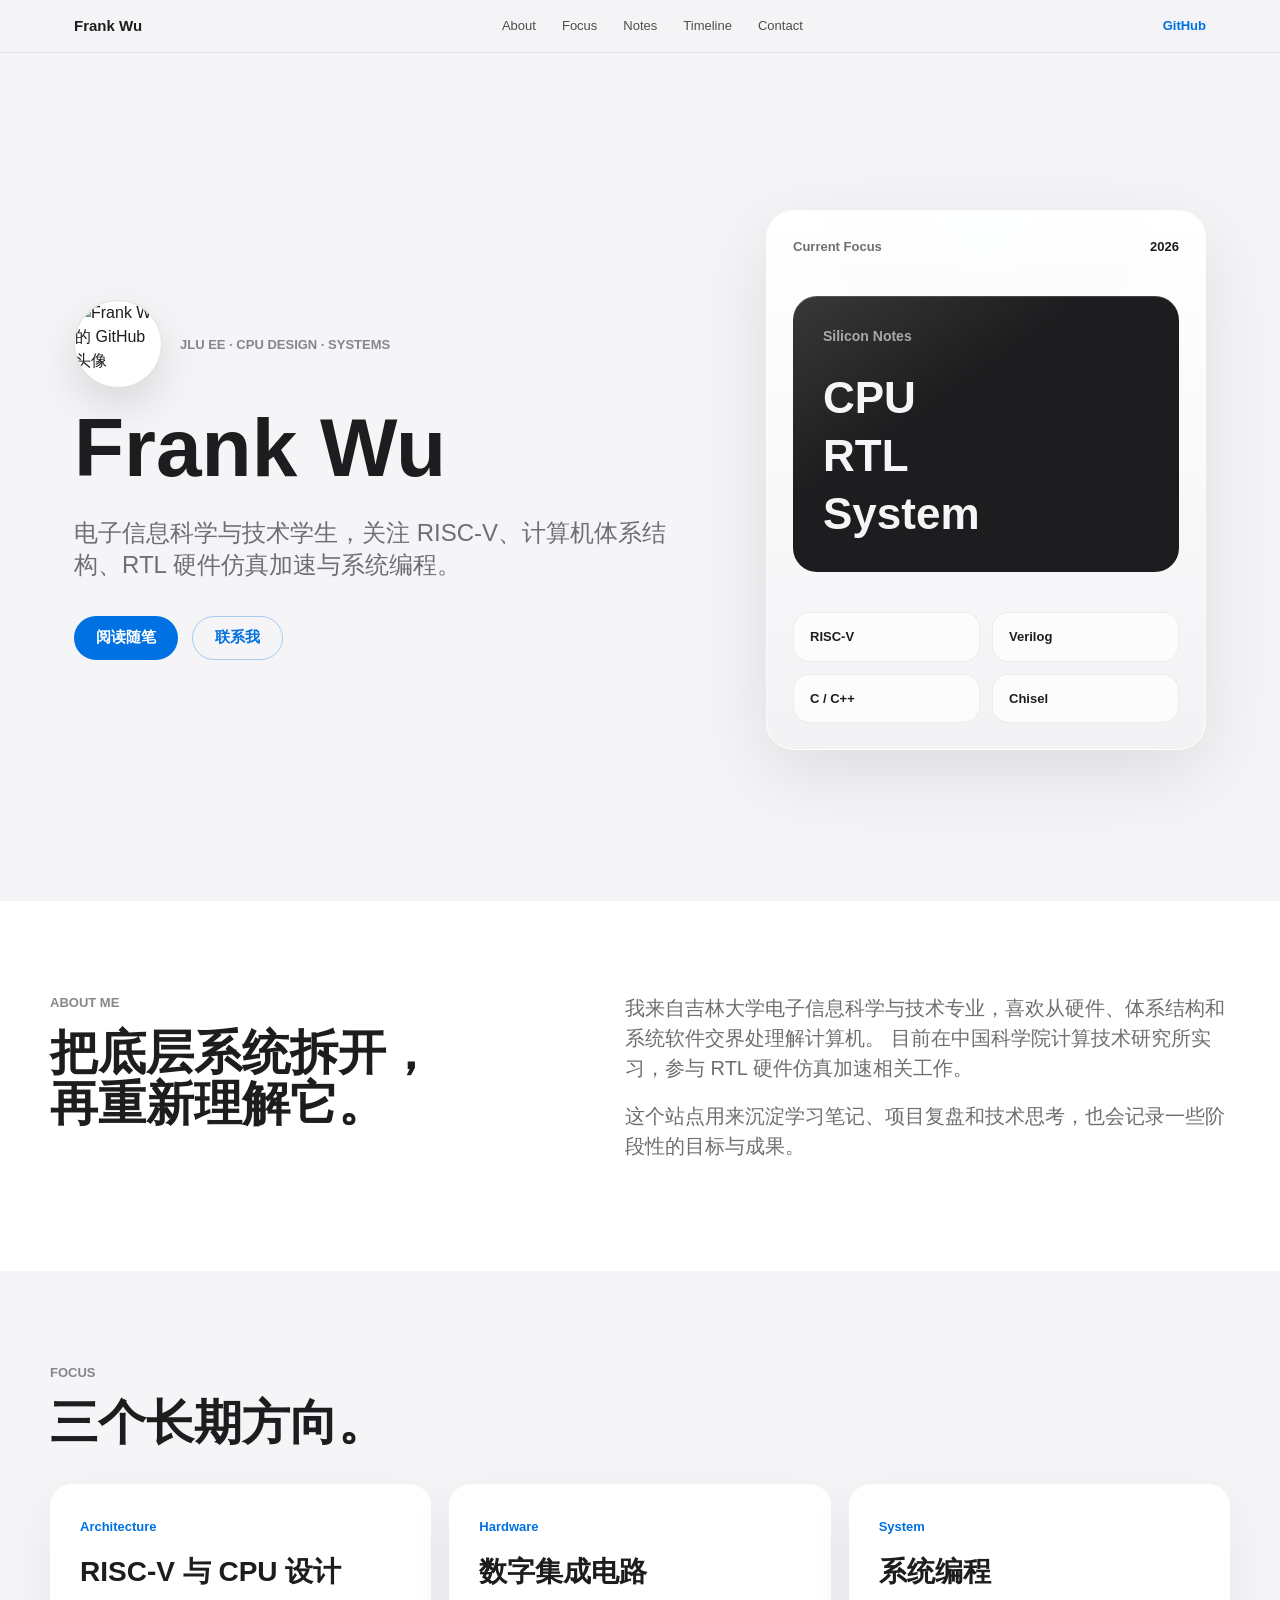
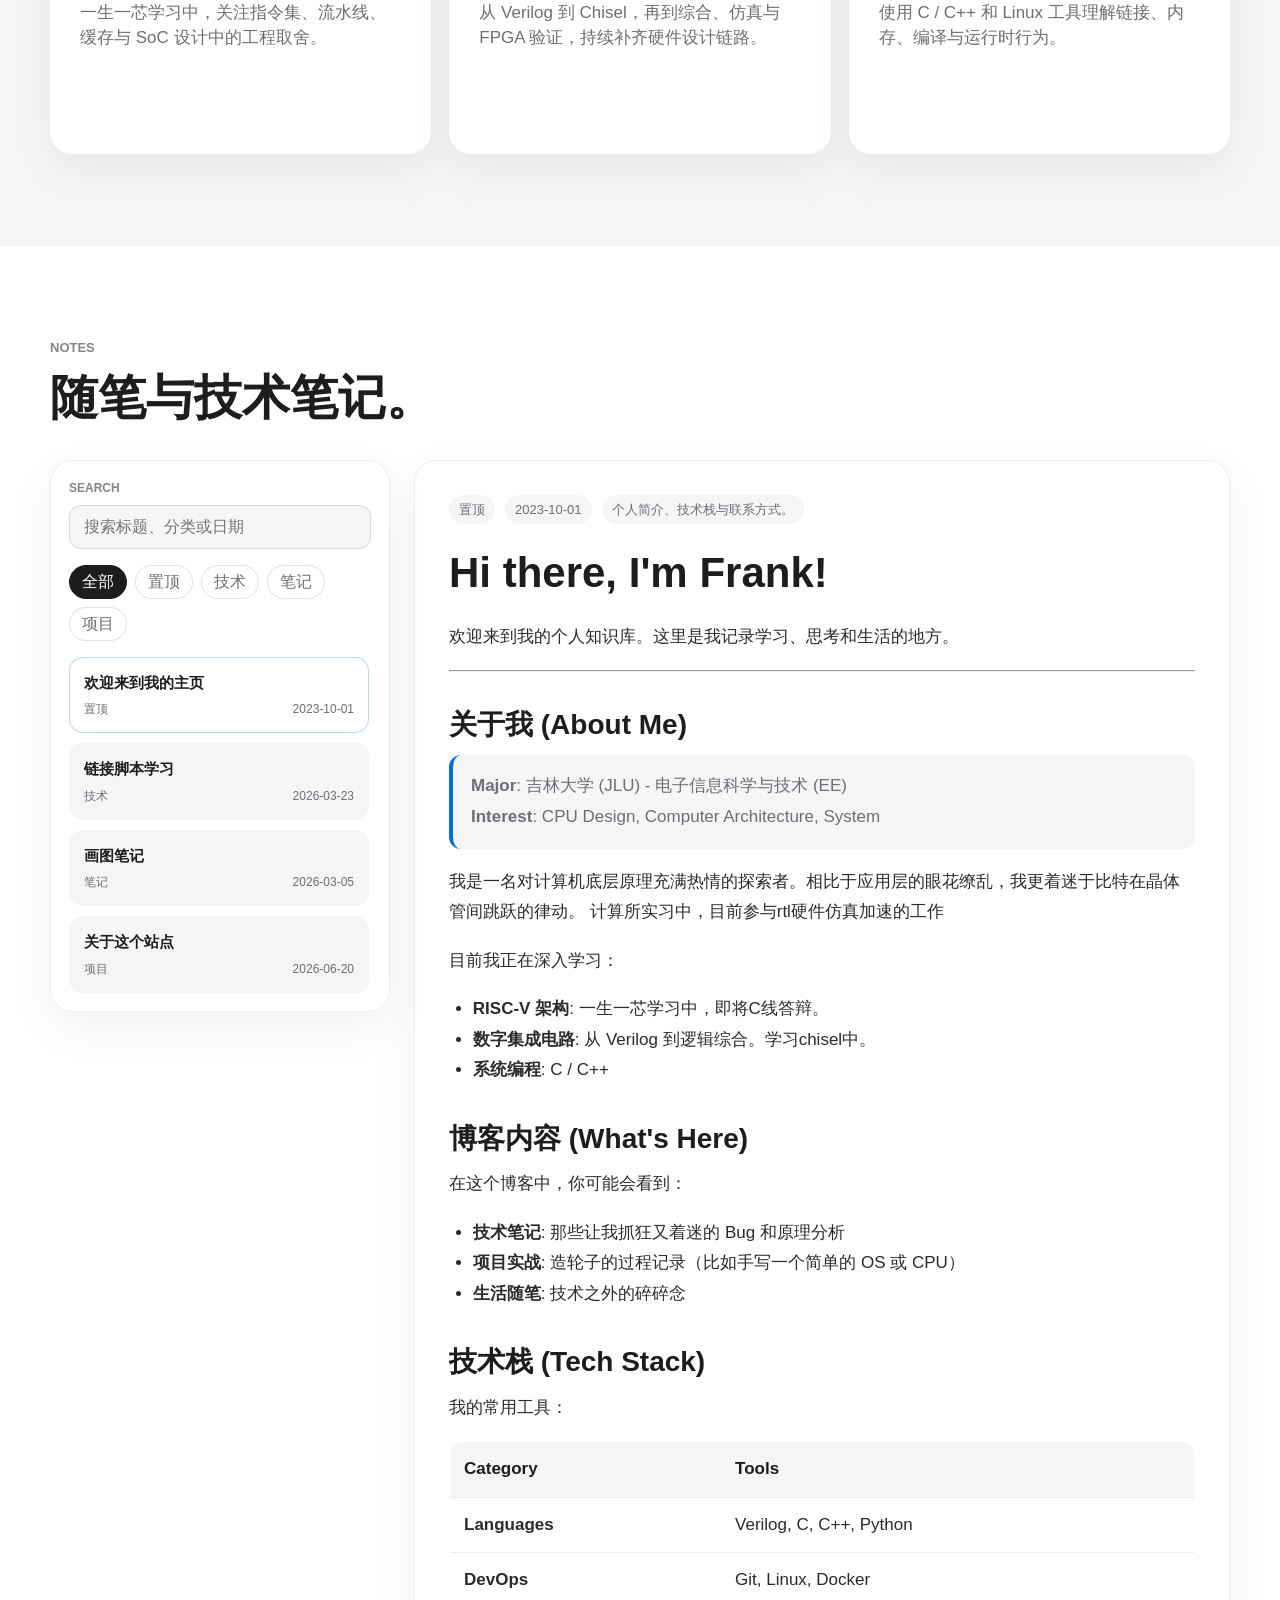
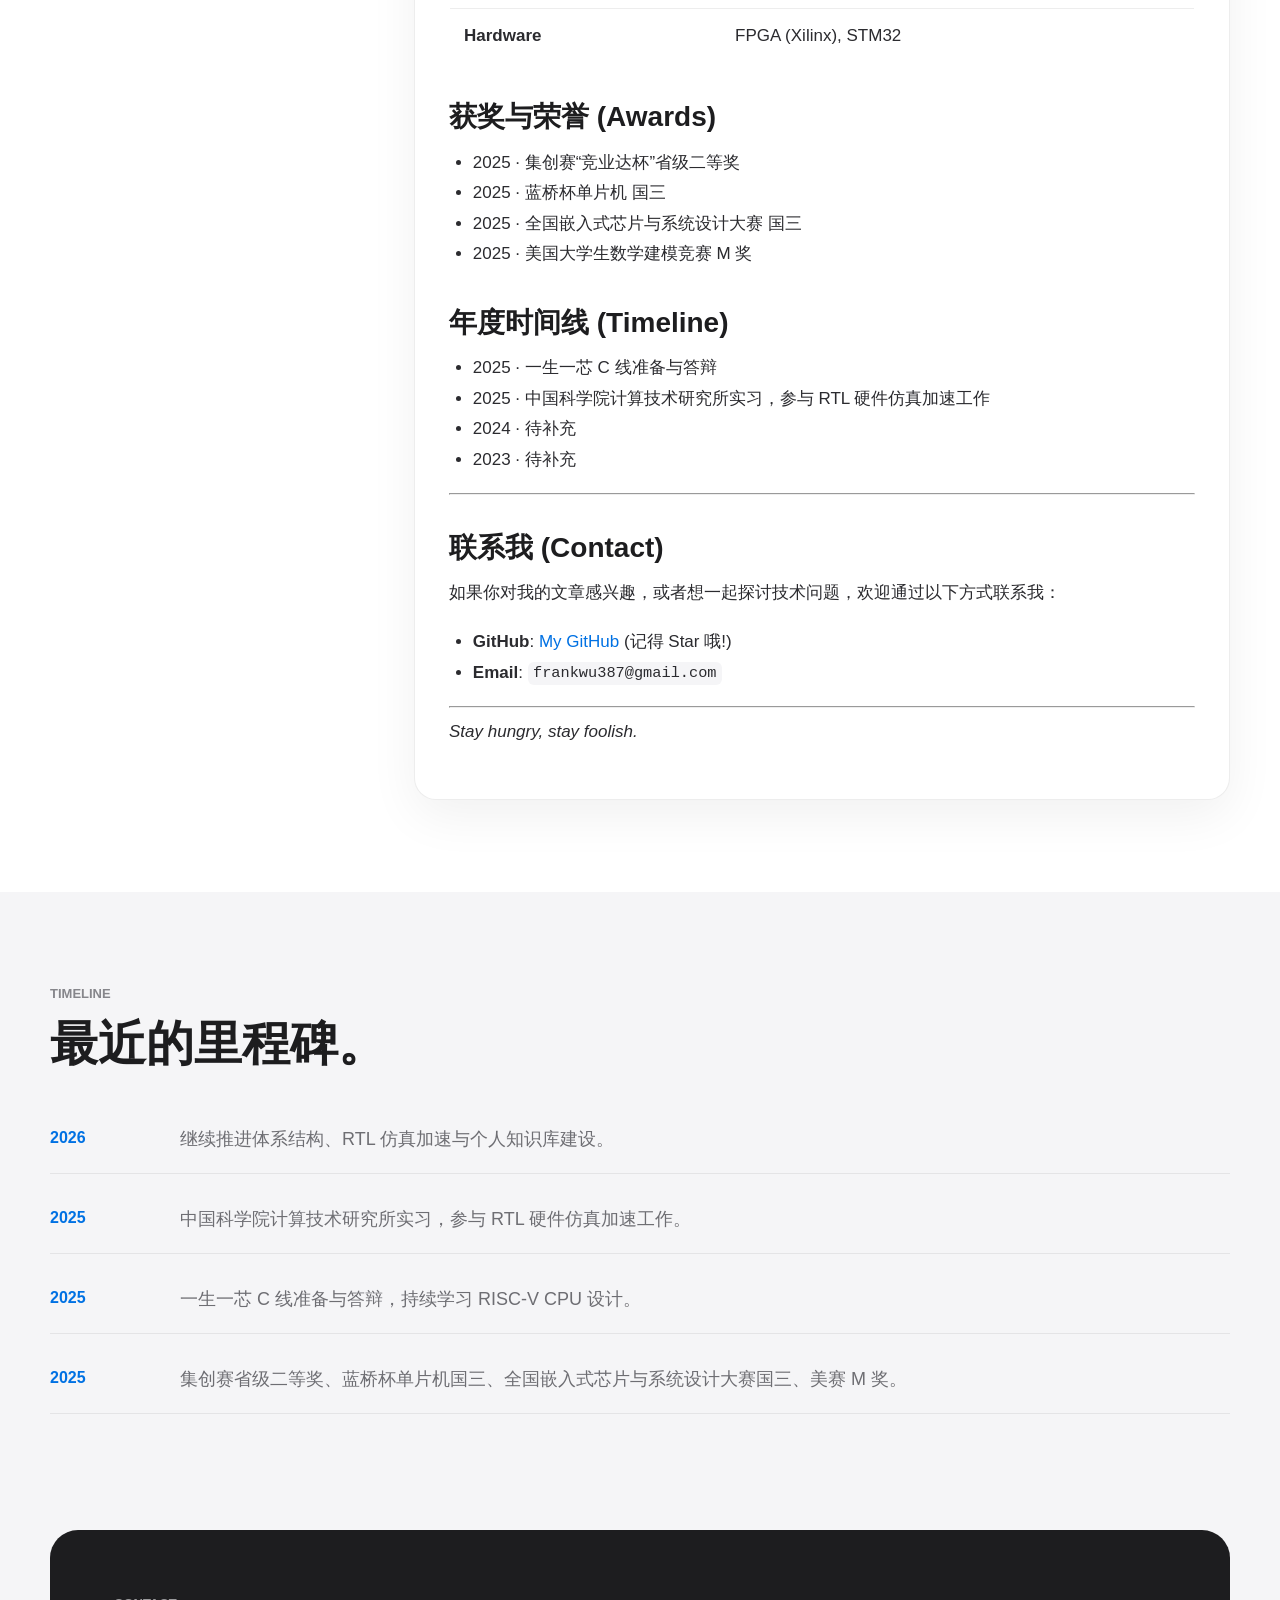
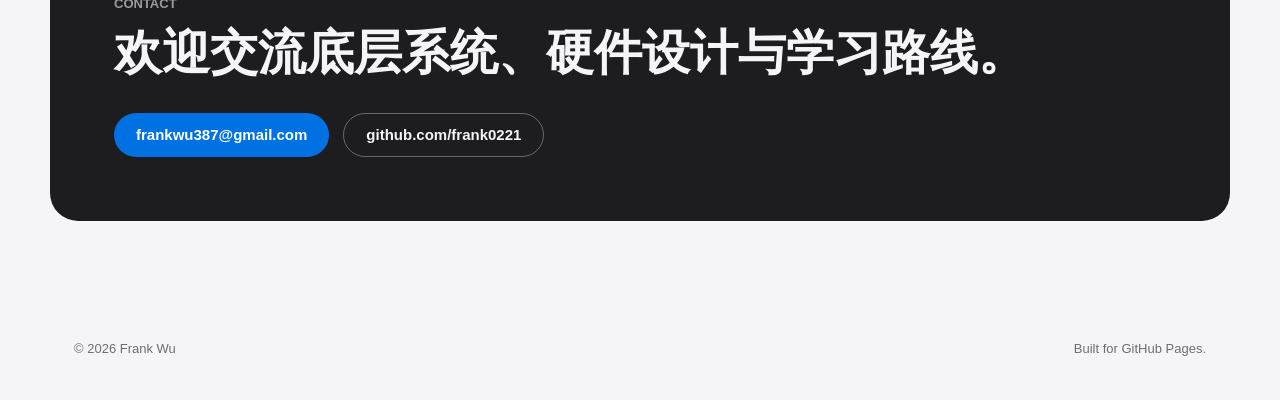
==== index.html @ da77a1df "remove notes helper text" ====
<!DOCTYPE html>
<html lang="zh-CN">
<head>
    <meta charset="UTF-8">
    <meta name="viewport" content="width=device-width, initial-scale=1.0">
    <meta name="description" content="Frank Wu 的个人主页，记录 CPU Design、Computer Architecture、System 与个人技术随笔。">
    <title>Frank Wu | Personal Site</title>
    <link rel="stylesheet" href="css/style.css?v=20260620-3">
</head>
<body>
    <div id="app">
        <header class="site-header">
            <nav class="nav-bar" aria-label="主导航">
                <a class="brand" href="#top" aria-label="返回首页">Frank Wu</a>
                <div class="nav-links">
                    <a href="#about">About</a>
                    <a href="#focus">Focus</a>
                    <a href="#notes">Notes</a>
                    <a href="#timeline">Timeline</a>
                    <a href="#contact">Contact</a>
                </div>
                <a class="nav-cta" href="https://github.com/frank0221" target="_blank" rel="noreferrer">GitHub</a>
            </nav>
        </header>

        <main>
            <section class="hero" id="top">
                <div class="hero-copy">
                    <div class="hero-profile">
                        <img class="hero-avatar" src="https://github.com/frank0221.png" alt="Frank Wu 的 GitHub 头像" width="88" height="88">
                        <p class="eyebrow">JLU EE · CPU Design · Systems</p>
                    </div>
                    <h1>Frank Wu</h1>
                    <p class="hero-subtitle">
                        电子信息科学与技术学生，关注 RISC-V、计算机体系结构、RTL 硬件仿真加速与系统编程。
                    </p>
                    <div class="hero-actions" aria-label="快捷操作">
                        <a class="button button-primary" href="#notes">阅读随笔</a>
                        <a class="button button-secondary" href="#contact">联系我</a>
                    </div>
                </div>

                <div class="hero-visual" aria-label="Frank 的技术方向概览">
                    <div class="chip-topline">
                        <span>Current Focus</span>
                        <strong>2026</strong>
                    </div>
                    <div class="silicon-chip">
                        <span class="chip-label">Silicon Notes</span>
                        <strong class="chip-stack">
                            <span>CPU</span>
                            <span>RTL</span>
                            <span>System</span>
                        </strong>
                    </div>
                    <div class="signal-grid">
                        <span>RISC-V</span>
                        <span>Verilog</span>
                        <span>C / C++</span>
                        <span>Chisel</span>
                    </div>
                </div>
            </section>

            <section class="section section-white" id="about">
                <div class="section-inner two-column">
                    <div>
                        <p class="eyebrow">About Me</p>
                        <h2>把底层系统拆开，<br>再重新理解它。</h2>
                    </div>
                    <div class="lead-copy">
                        <p>
                            我来自吉林大学电子信息科学与技术专业，喜欢从硬件、体系结构和系统软件交界处理解计算机。
                            目前在中国科学院计算技术研究所实习，参与 RTL 硬件仿真加速相关工作。
                        </p>
                        <p>
                            这个站点用来沉淀学习笔记、项目复盘和技术思考，也会记录一些阶段性的目标与成果。
                        </p>
                    </div>
                </div>
            </section>

            <section class="section" id="focus">
                <div class="section-inner">
                    <div class="section-heading">
                        <p class="eyebrow">Focus</p>
                        <h2>三个长期方向。</h2>
                    </div>
                    <div class="feature-grid">
                        <article class="feature-tile">
                            <span class="tile-kicker">Architecture</span>
                            <h3>RISC-V 与 CPU 设计</h3>
                            <p>一生一芯学习中，关注指令集、流水线、缓存与 SoC 设计中的工程取舍。</p>
                        </article>
                        <article class="feature-tile">
                            <span class="tile-kicker">Hardware</span>
                            <h3>数字集成电路</h3>
                            <p>从 Verilog 到 Chisel，再到综合、仿真与 FPGA 验证，持续补齐硬件设计链路。</p>
                        </article>
                        <article class="feature-tile">
                            <span class="tile-kicker">System</span>
                            <h3>系统编程</h3>
                            <p>使用 C / C++ 和 Linux 工具理解链接、内存、编译与运行时行为。</p>
                        </article>
                    </div>
                </div>
            </section>

            <section class="section section-white" id="notes">
                <div class="section-inner">
                    <div class="section-heading notes-heading">
                        <div>
                            <p class="eyebrow">Notes</p>
                            <h2>随笔与技术笔记。</h2>
                        </div>
                    </div>

                    <div class="notes-shell">
                        <aside class="notes-panel" aria-label="文章列表">
                            <label class="search-box">
                                <span>Search</span>
                                <input id="searchInput" type="search" placeholder="搜索标题、分类或日期">
                            </label>
                            <div class="filter-row" id="categoryFilters" aria-label="分类筛选"></div>
                            <div class="post-list" id="postList"></div>
                        </aside>

                        <article class="reader" aria-live="polite">
                            <div class="reader-meta" id="readerMeta"></div>
                            <div class="markdown-body" id="articleContent">
                                <p class="empty-state">选择一篇文章开始阅读。</p>
                            </div>
                        </article>
                    </div>
                </div>
            </section>

            <section class="section" id="timeline">
                <div class="section-inner">
                    <div class="section-heading">
                        <p class="eyebrow">Timeline</p>
                        <h2>最近的里程碑。</h2>
                    </div>
                    <div class="timeline">
                        <div class="timeline-item">
                            <span>2026</span>
                            <p>继续推进体系结构、RTL 仿真加速与个人知识库建设。</p>
                        </div>
                        <div class="timeline-item">
                            <span>2025</span>
                            <p>中国科学院计算技术研究所实习，参与 RTL 硬件仿真加速工作。</p>
                        </div>
                        <div class="timeline-item">
                            <span>2025</span>
                            <p>一生一芯 C 线准备与答辩，持续学习 RISC-V CPU 设计。</p>
                        </div>
                        <div class="timeline-item">
                            <span>2025</span>
                            <p>集创赛省级二等奖、蓝桥杯单片机国三、全国嵌入式芯片与系统设计大赛国三、美赛 M 奖。</p>
                        </div>
                    </div>
                </div>
            </section>

            <section class="section contact-section" id="contact">
                <div class="section-inner contact-card">
                    <p class="eyebrow">Contact</p>
                    <h2>欢迎交流底层系统、硬件设计与学习路线。</h2>
                    <div class="contact-actions">
                        <a class="button button-primary" href="mailto:frankwu387@gmail.com">frankwu387@gmail.com</a>
                        <a class="button button-secondary" href="https://github.com/frank0221" target="_blank" rel="noreferrer">github.com/frank0221</a>
                    </div>
                </div>
            </section>
        </main>

        <footer class="site-footer">
            <span>© 2026 Frank Wu</span>
            <span>Built for GitHub Pages.</span>
        </footer>
    </div>

    <script src="js/app.js?v=20260620"></script>
</body>
</html>
---- css/style.css ----
:root {
    --bg: #f5f5f7;
    --panel: #ffffff;
    --ink: #1d1d1f;
    --muted: #6e6e73;
    --line: rgba(29, 29, 31, 0.12);
    --soft-line: rgba(29, 29, 31, 0.08);
    --blue: #0071e3;
    --blue-hover: #0077ed;
    --shadow: 0 24px 80px rgba(0, 0, 0, 0.10);
}

* {
    box-sizing: border-box;
}

html {
    scroll-behavior: smooth;
}

body {
    margin: 0;
    background: var(--bg);
    color: var(--ink);
    font-family: -apple-system, BlinkMacSystemFont, "SF Pro Display", "SF Pro Text", "Segoe UI", sans-serif;
    line-height: 1.5;
    text-rendering: optimizeLegibility;
    -webkit-font-smoothing: antialiased;
}

a {
    color: inherit;
    text-decoration: none;
}

button,
input {
    font: inherit;
}

.site-header {
    position: sticky;
    top: 0;
    z-index: 20;
    background: rgba(245, 245, 247, 0.82);
    border-bottom: 1px solid var(--soft-line);
    backdrop-filter: saturate(180%) blur(20px);
    -webkit-backdrop-filter: saturate(180%) blur(20px);
}

.nav-bar {
    max-width: 1180px;
    height: 52px;
    margin: 0 auto;
    padding: 0 24px;
    display: flex;
    align-items: center;
    justify-content: space-between;
    gap: 24px;
}

.brand {
    font-size: 15px;
    font-weight: 700;
}

.nav-links {
    display: flex;
    align-items: center;
    gap: 26px;
    color: rgba(29, 29, 31, 0.78);
    font-size: 13px;
}

.nav-links a,
.nav-cta {
    transition: color 0.2s ease;
}

.nav-links a:hover,
.nav-cta:hover {
    color: var(--blue);
}

.nav-cta {
    color: var(--blue);
    font-size: 13px;
    font-weight: 600;
}

.hero {
    max-width: 1180px;
    min-height: calc(100vh - 52px);
    margin: 0 auto;
    padding: 86px 24px 80px;
    display: grid;
    grid-template-columns: minmax(0, 1fr) 440px;
    align-items: center;
    gap: 72px;
}

.eyebrow {
    margin: 0 0 14px;
    color: #86868b;
    font-size: 13px;
    font-weight: 700;
    text-transform: uppercase;
}

.hero-profile {
    display: flex;
    align-items: center;
    gap: 18px;
    margin-bottom: 20px;
}

.hero-profile .eyebrow {
    margin: 0;
}

.hero-avatar {
    width: 88px;
    height: 88px;
    flex: 0 0 auto;
    border-radius: 50%;
    object-fit: cover;
    background: #fff;
    border: 1px solid rgba(29, 29, 31, 0.12);
    box-shadow: 0 18px 45px rgba(0, 0, 0, 0.12);
}

.hero h1 {
    margin: 0;
    font-size: 82px;
    line-height: 0.98;
    font-weight: 800;
}

.hero-subtitle {
    max-width: 650px;
    margin: 28px 0 0;
    color: var(--muted);
    font-size: 24px;
    line-height: 1.35;
}

.hero-actions,
.contact-actions {
    display: flex;
    flex-wrap: wrap;
    gap: 14px;
    margin-top: 34px;
}

.button {
    display: inline-flex;
    align-items: center;
    justify-content: center;
    min-height: 44px;
    padding: 0 22px;
    border-radius: 999px;
    font-size: 15px;
    font-weight: 600;
    transition: transform 0.2s ease, background 0.2s ease, color 0.2s ease, border-color 0.2s ease;
}

.button:hover {
    transform: translateY(-1px);
}

.button-primary {
    color: #fff;
    background: var(--blue);
}

.button-primary:hover {
    background: var(--blue-hover);
}

.button-secondary {
    color: var(--blue);
    background: transparent;
    border: 1px solid rgba(0, 113, 227, 0.32);
}

.button-secondary:hover {
    border-color: var(--blue);
}

.hero-visual {
    min-height: 540px;
    padding: 26px;
    border-radius: 28px;
    background:
        linear-gradient(180deg, rgba(255, 255, 255, 0.96), rgba(242, 242, 245, 0.96)),
        radial-gradient(circle at 50% 0%, rgba(0, 113, 227, 0.14), transparent 42%);
    border: 1px solid rgba(255, 255, 255, 0.78);
    box-shadow: var(--shadow);
    display: flex;
    flex-direction: column;
    justify-content: space-between;
}

.chip-topline,
.signal-grid {
    display: flex;
    align-items: center;
    justify-content: space-between;
    gap: 12px;
    color: var(--muted);
    font-size: 13px;
    font-weight: 600;
}

.chip-topline strong {
    color: var(--ink);
}

.silicon-chip {
    min-height: 276px;
    padding: 30px;
    border-radius: 24px;
    color: #f5f5f7;
    background:
        linear-gradient(145deg, rgba(255, 255, 255, 0.12), transparent 38%),
        #1d1d1f;
    box-shadow: inset 0 1px 0 rgba(255, 255, 255, 0.16);
    display: flex;
    flex-direction: column;
    justify-content: space-between;
}

.chip-label {
    color: rgba(245, 245, 247, 0.62);
    font-size: 14px;
    font-weight: 700;
}

.silicon-chip .chip-stack {
    flex: 1;
    width: 100%;
    margin-top: 22px;
    font-size: 44px;
    line-height: 0.95;
    display: grid;
    grid-template-rows: repeat(3, minmax(0, 1fr));
    align-items: stretch;
}

.chip-stack span {
    display: flex;
    align-items: center;
    white-space: nowrap;
}

.signal-grid {
    display: grid;
    grid-template-columns: repeat(2, minmax(0, 1fr));
}

.signal-grid span {
    padding: 14px 16px;
    border-radius: 16px;
    background: rgba(255, 255, 255, 0.72);
    border: 1px solid rgba(29, 29, 31, 0.07);
    color: var(--ink);
}

.section {
    padding: 92px 24px;
}

.section-white {
    background: #fff;
}

.section-inner {
    max-width: 1180px;
    margin: 0 auto;
}

.two-column {
    display: grid;
    grid-template-columns: 0.9fr 1.1fr;
    gap: 80px;
    align-items: start;
}

.section h2 {
    margin: 0;
    font-size: 48px;
    line-height: 1.08;
}

.lead-copy {
    color: var(--muted);
    font-size: 20px;
}

.lead-copy p {
    margin: 0 0 18px;
}

.section-heading {
    max-width: 760px;
    margin-bottom: 36px;
}

.notes-heading {
    max-width: none;
    display: flex;
    align-items: end;
    justify-content: space-between;
    gap: 28px;
}

.notes-heading > p {
    max-width: 320px;
    margin: 0;
    color: var(--muted);
    font-size: 17px;
}

.feature-grid {
    display: grid;
    grid-template-columns: repeat(3, minmax(0, 1fr));
    gap: 18px;
}

.feature-tile {
    min-height: 270px;
    padding: 30px;
    border-radius: 22px;
    background: var(--panel);
    box-shadow: 0 16px 50px rgba(0, 0, 0, 0.06);
}

.tile-kicker {
    color: var(--blue);
    font-size: 13px;
    font-weight: 700;
}

.feature-tile h3 {
    margin: 18px 0 12px;
    font-size: 28px;
    line-height: 1.12;
}

.feature-tile p {
    margin: 0;
    color: var(--muted);
    font-size: 17px;
}

.notes-shell {
    display: grid;
    grid-template-columns: 340px minmax(0, 1fr);
    gap: 24px;
    align-items: start;
}

.notes-panel,
.reader {
    border: 1px solid var(--soft-line);
    border-radius: 22px;
    background: #fff;
    box-shadow: 0 16px 50px rgba(0, 0, 0, 0.06);
}

.notes-panel {
    position: sticky;
    top: 76px;
    padding: 18px;
}

.search-box {
    display: block;
}

.search-box span {
    display: block;
    margin: 0 0 8px;
    color: #86868b;
    font-size: 12px;
    font-weight: 700;
    text-transform: uppercase;
}

.search-box input {
    width: 100%;
    height: 44px;
    padding: 0 14px;
    border: 1px solid var(--line);
    border-radius: 12px;
    outline: none;
    color: var(--ink);
    background: #f5f5f7;
}

.search-box input:focus {
    border-color: var(--blue);
    background: #fff;
}

.filter-row {
    display: flex;
    flex-wrap: wrap;
    gap: 8px;
    margin: 16px 0;
}

.filter-button {
    height: 34px;
    padding: 0 12px;
    border: 1px solid var(--line);
    border-radius: 999px;
    background: #fff;
    color: var(--muted);
    cursor: pointer;
}

.filter-button.active {
    color: #fff;
    background: var(--ink);
    border-color: var(--ink);
}

.post-list {
    display: grid;
    gap: 10px;
    max-height: 520px;
    overflow: auto;
    padding-right: 2px;
}

.post-button {
    width: 100%;
    padding: 14px;
    border: 1px solid transparent;
    border-radius: 14px;
    background: #f5f5f7;
    color: var(--ink);
    text-align: left;
    cursor: pointer;
    transition: background 0.2s ease, border-color 0.2s ease;
}

.post-button:hover,
.post-button.active {
    background: #fff;
    border-color: rgba(0, 113, 227, 0.28);
}

.post-title {
    display: block;
    margin-bottom: 6px;
    font-size: 15px;
    font-weight: 700;
}

.post-meta {
    display: flex;
    justify-content: space-between;
    gap: 12px;
    color: var(--muted);
    font-size: 12px;
}

.reader {
    min-height: 640px;
    padding: 34px;
}

.reader-meta {
    display: flex;
    flex-wrap: wrap;
    gap: 10px;
    margin-bottom: 24px;
    color: var(--muted);
    font-size: 13px;
}

.reader-meta span {
    padding: 5px 10px;
    border-radius: 999px;
    background: #f5f5f7;
}

.empty-state,
.loading-state {
    color: var(--muted);
}

.markdown-body {
    color: #2b2b2f;
    font-size: 17px;
    line-height: 1.8;
}

.markdown-body h1,
.markdown-body h2,
.markdown-body h3 {
    color: var(--ink);
    line-height: 1.18;
}

.markdown-body h1 {
    margin: 0 0 24px;
    font-size: 42px;
}

.markdown-body h2 {
    margin: 36px 0 14px;
    font-size: 28px;
}

.markdown-body h3 {
    margin: 28px 0 10px;
    font-size: 21px;
}

.markdown-body p,
.markdown-body ul,
.markdown-body ol,
.markdown-body table,
.markdown-body blockquote,
.markdown-body pre {
    margin: 0 0 18px;
}

.markdown-body a {
    color: var(--blue);
}

.markdown-body ul,
.markdown-body ol {
    padding-left: 1.4em;
}

.markdown-body code {
    padding: 0.15em 0.35em;
    border-radius: 6px;
    background: #f5f5f7;
    font-family: "SF Mono", Consolas, "Liberation Mono", monospace;
    font-size: 0.9em;
}

.markdown-body pre {
    padding: 18px;
    overflow: auto;
    border-radius: 14px;
    background: #1d1d1f;
    color: #f5f5f7;
}

.markdown-body pre code {
    padding: 0;
    background: transparent;
    color: inherit;
}

.markdown-body blockquote {
    padding: 16px 18px;
    border-left: 4px solid var(--blue);
    border-radius: 12px;
    background: #f5f5f7;
    color: var(--muted);
}

.markdown-body table {
    width: 100%;
    border-collapse: collapse;
    overflow: hidden;
    border: 1px solid var(--soft-line);
    border-radius: 12px;
}

.markdown-body th,
.markdown-body td {
    padding: 12px 14px;
    border-bottom: 1px solid var(--soft-line);
    text-align: left;
}

.markdown-body th {
    background: #f5f5f7;
    color: var(--ink);
}

.timeline {
    display: grid;
    gap: 12px;
}

.timeline-item {
    display: grid;
    grid-template-columns: 110px 1fr;
    gap: 20px;
    padding: 20px 0;
    border-bottom: 1px solid var(--soft-line);
}

.timeline-item span {
    color: var(--blue);
    font-weight: 800;
}

.timeline-item p {
    margin: 0;
    color: var(--muted);
    font-size: 18px;
}

.contact-section {
    padding-top: 24px;
}

.contact-card {
    padding: 64px;
    border-radius: 28px;
    color: #f5f5f7;
    background: #1d1d1f;
}

.contact-card h2 {
    max-width: none;
}

@media (min-width: 1080px) {
    .contact-card h2 {
        white-space: nowrap;
    }
}

.contact-card .eyebrow {
    color: rgba(245, 245, 247, 0.58);
}

.contact-card .button-secondary {
    color: #f5f5f7;
    border-color: rgba(245, 245, 247, 0.34);
}

.site-footer {
    max-width: 1180px;
    margin: 0 auto;
    padding: 26px 24px 42px;
    display: flex;
    justify-content: space-between;
    gap: 18px;
    color: var(--muted);
    font-size: 13px;
}

@media (max-width: 980px) {
    .hero {
        grid-template-columns: 1fr;
        min-height: auto;
        gap: 42px;
    }

    .hero h1 {
        font-size: 62px;
    }

    .hero-subtitle {
        font-size: 21px;
    }

    .hero-visual {
        min-height: 420px;
    }

    .two-column,
    .notes-shell {
        grid-template-columns: 1fr;
    }

    .notes-panel {
        position: static;
    }

    .feature-grid {
        grid-template-columns: 1fr;
    }
}

@media (max-width: 720px) {
    .nav-bar {
        padding: 0 16px;
    }

    .nav-links {
        display: none;
    }

    .hero,
    .section {
        padding-left: 18px;
        padding-right: 18px;
    }

    .hero {
        padding-top: 58px;
        padding-bottom: 58px;
    }

    .hero h1 {
        font-size: 48px;
    }

    .hero-profile {
        gap: 12px;
        margin-bottom: 18px;
    }

    .hero-avatar {
        width: 64px;
        height: 64px;
    }

    .hero-subtitle {
        font-size: 19px;
    }

    .section h2 {
        font-size: 36px;
    }

    .notes-heading {
        align-items: start;
        flex-direction: column;
    }

    .reader,
    .contact-card {
        padding: 24px;
        border-radius: 18px;
    }

    .markdown-body h1 {
        font-size: 32px;
    }

    .timeline-item {
        grid-template-columns: 1fr;
        gap: 6px;
    }

    .site-footer {
        flex-direction: column;
        padding-left: 18px;
        padding-right: 18px;
    }
}
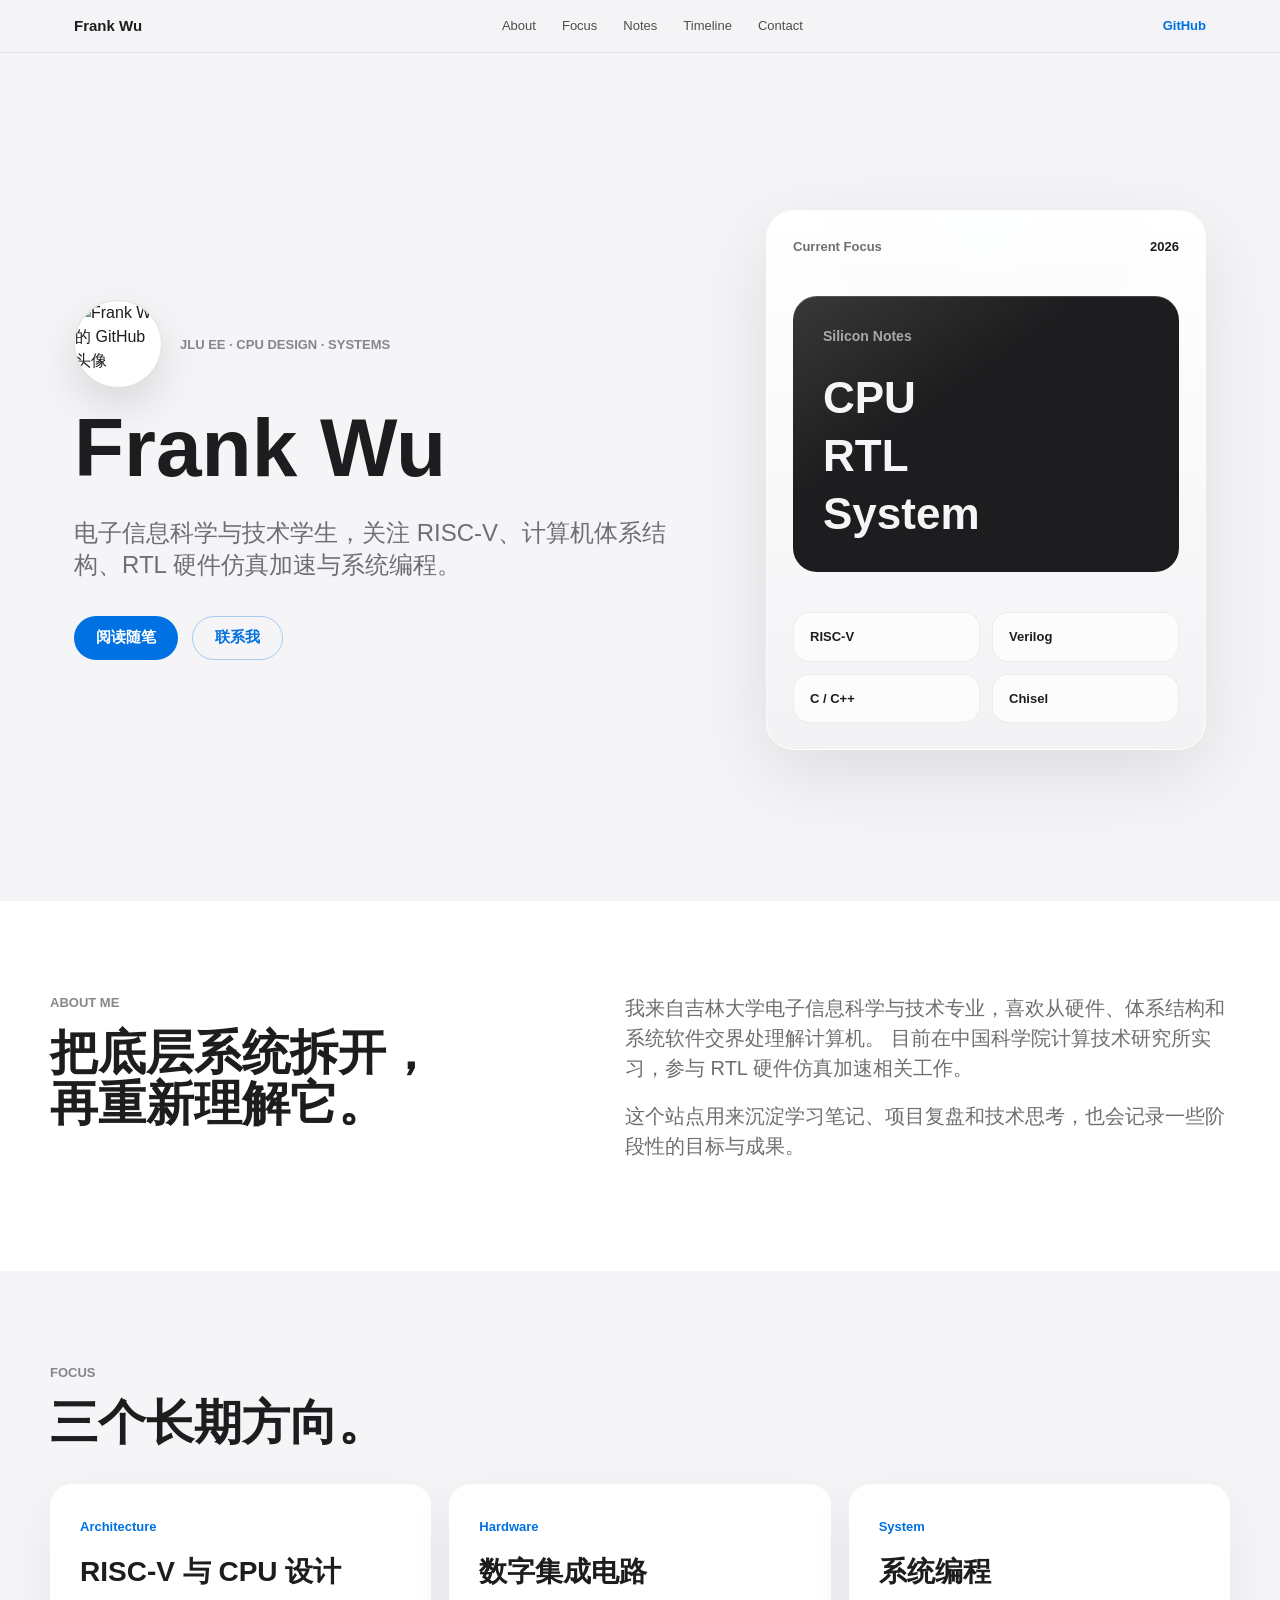
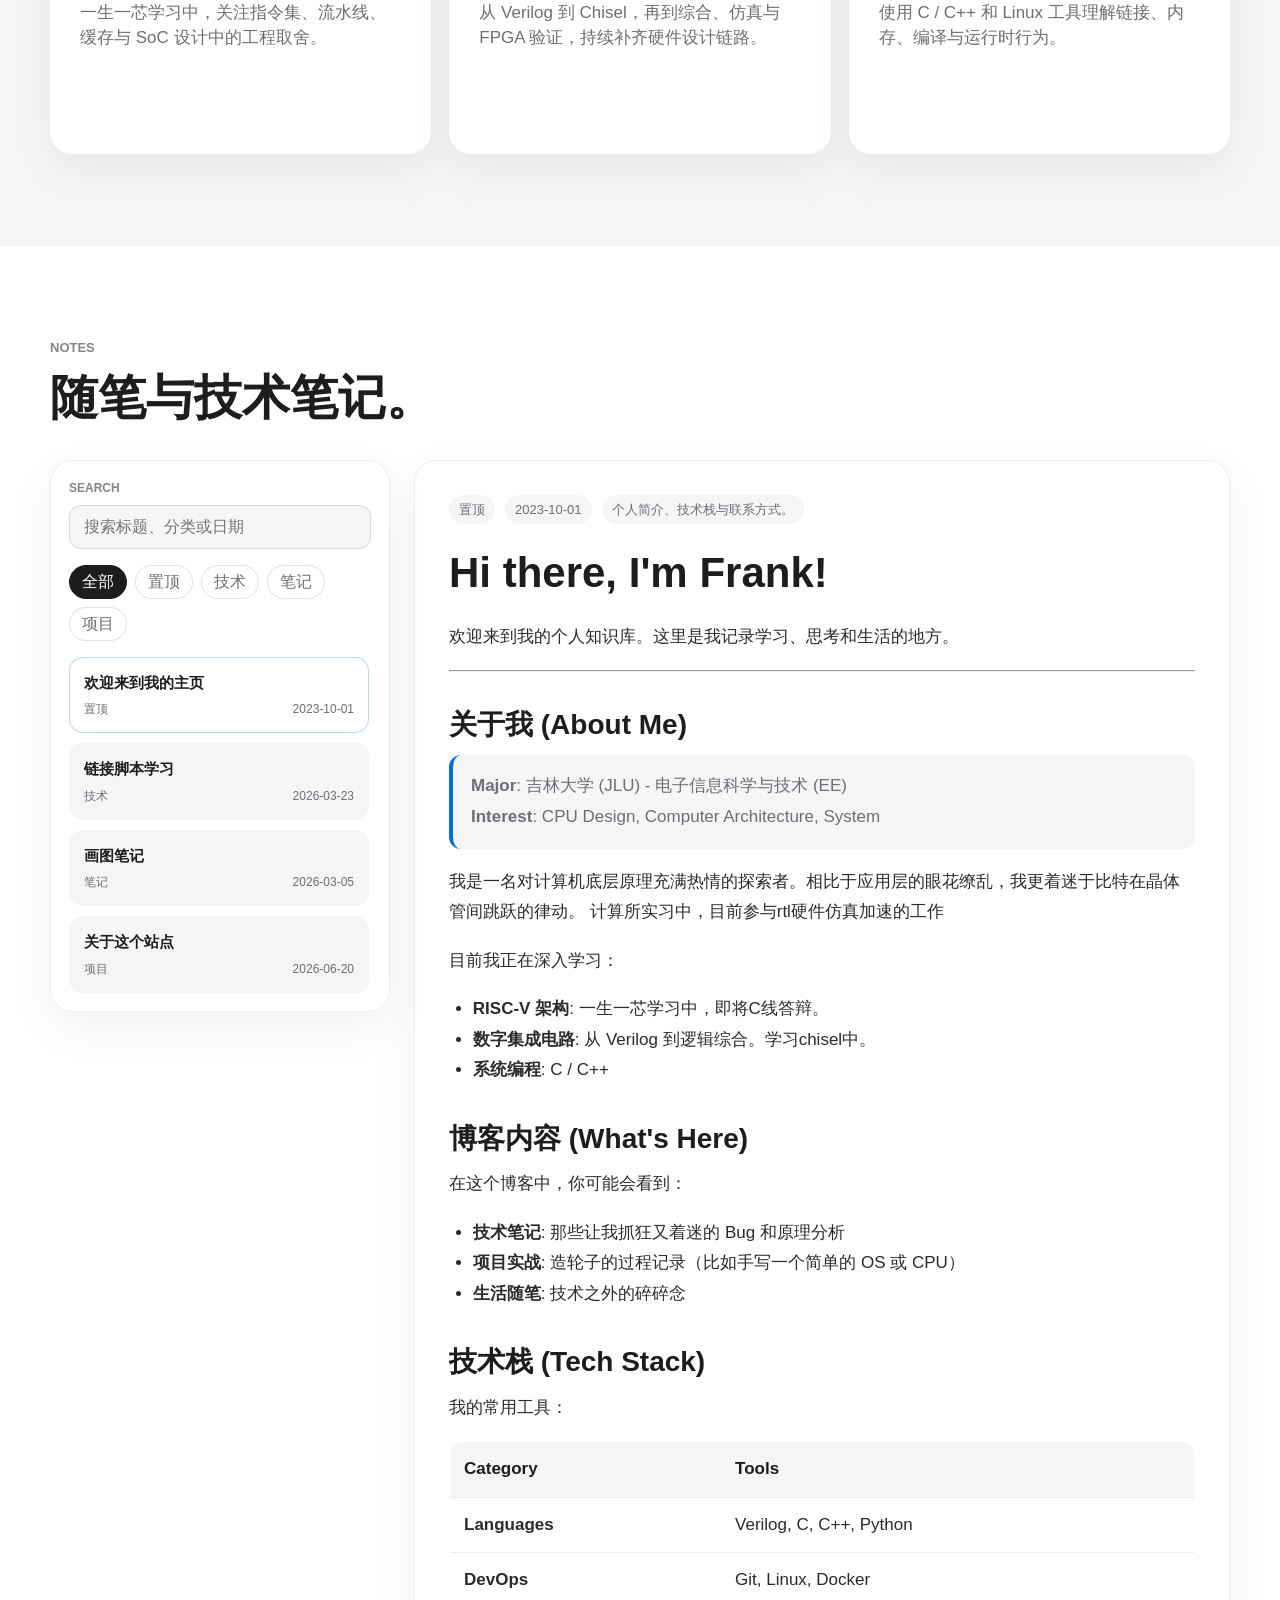
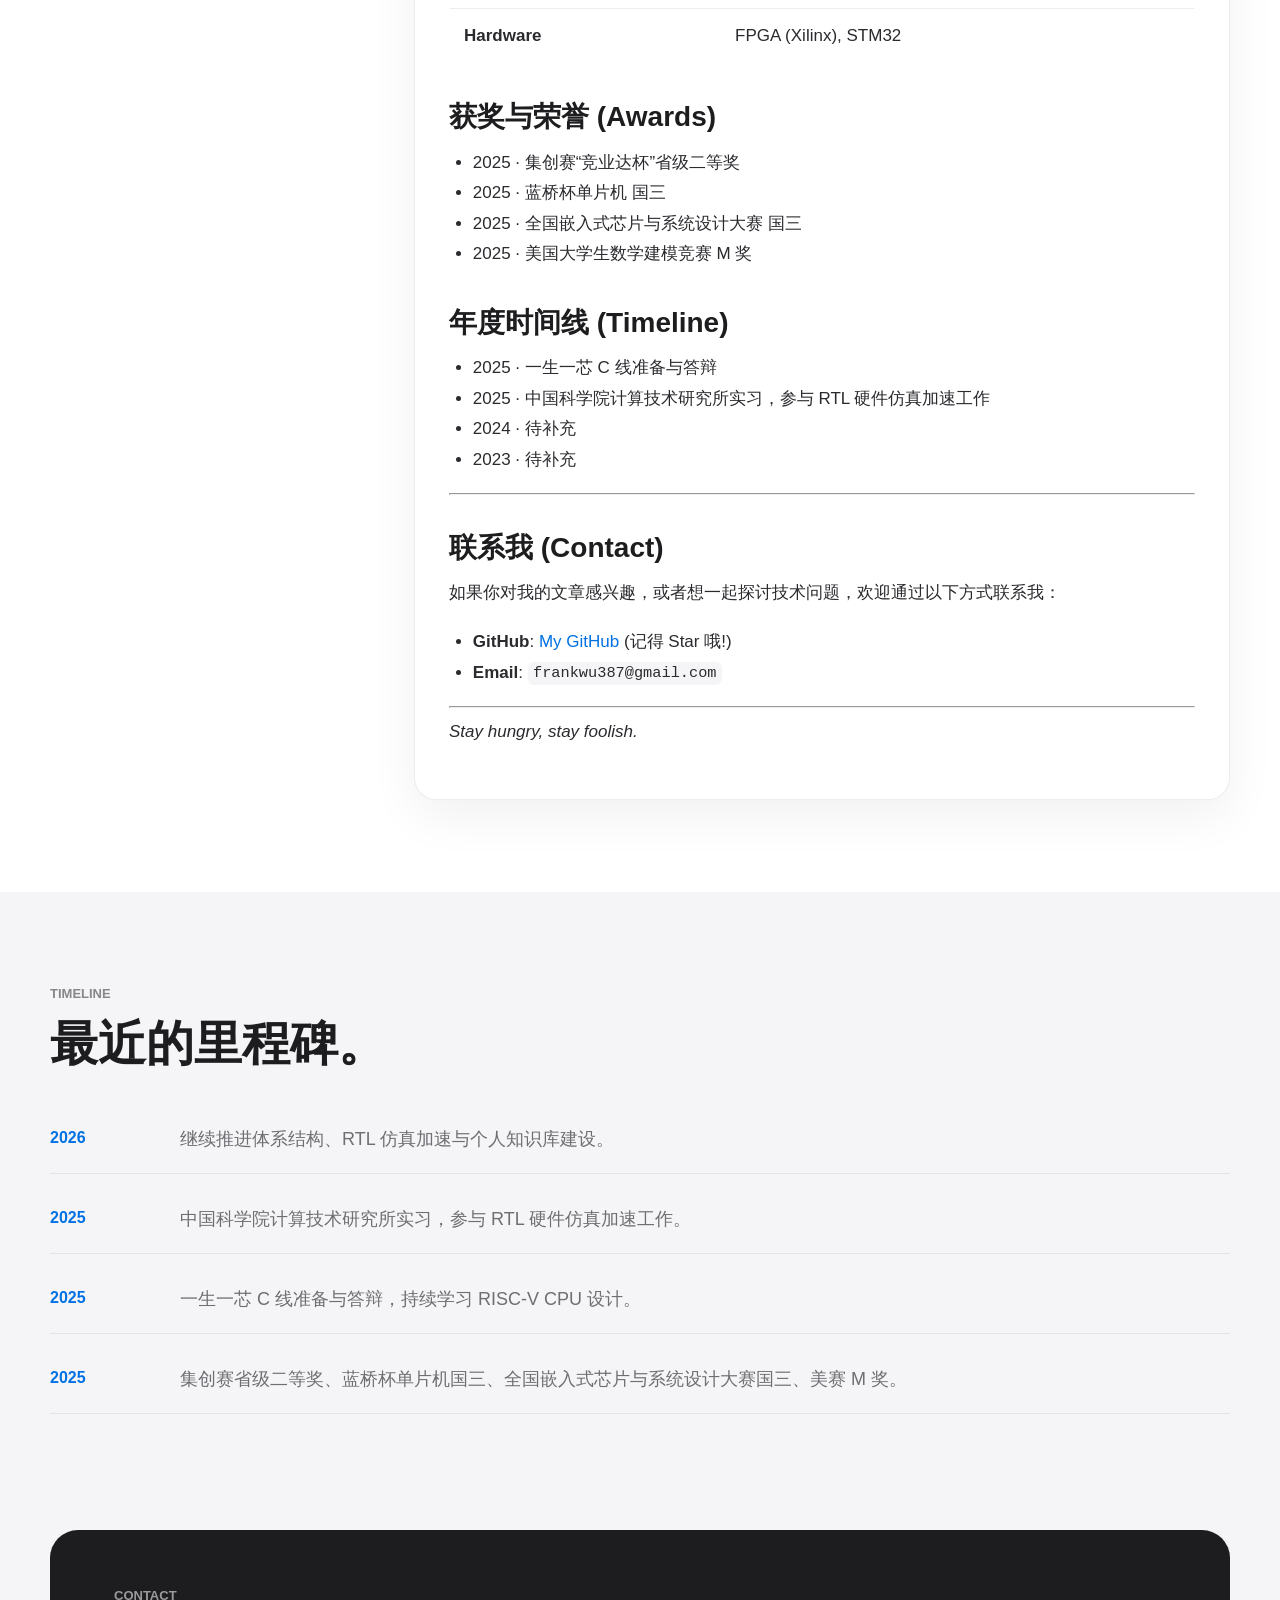
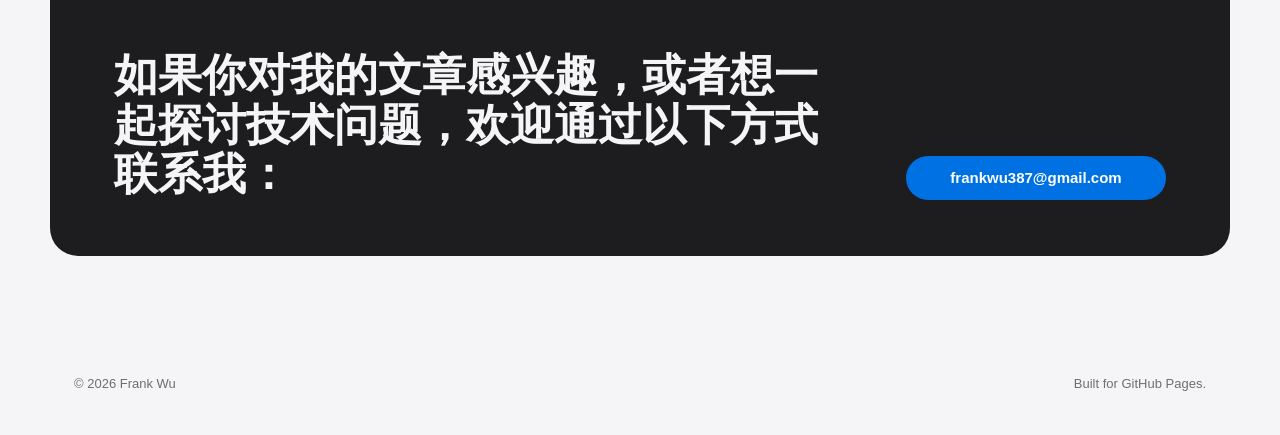
==== commit 37758d9f: "simplify contact section layout" ====
--- a/index.html
+++ b/index.html
@@ -5,7 +5,7 @@
     <meta name="viewport" content="width=device-width, initial-scale=1.0">
     <meta name="description" content="Frank Wu 的个人主页，记录 CPU Design、Computer Architecture、System 与个人技术随笔。">
     <title>Frank Wu | Personal Site</title>
-    <link rel="stylesheet" href="css/style.css?v=20260620-3">
+    <link rel="stylesheet" href="css/style.css?v=20260621">
 </head>
 <body>
     <div id="app">
@@ -165,10 +165,9 @@
             <section class="section contact-section" id="contact">
                 <div class="section-inner contact-card">
                     <p class="eyebrow">Contact</p>
-                    <h2>欢迎交流底层系统、硬件设计与学习路线。</h2>
+                    <h2>如果你对我的文章感兴趣，或者想一起探讨技术问题，欢迎通过以下方式联系我：</h2>
                     <div class="contact-actions">
                         <a class="button button-primary" href="mailto:frankwu387@gmail.com">frankwu387@gmail.com</a>
-                        <a class="button button-secondary" href="https://github.com/frank0221" target="_blank" rel="noreferrer">github.com/frank0221</a>
                     </div>
                 </div>
             </section>
--- a/css/style.css
+++ b/css/style.css
@@ -617,29 +617,38 @@
 }
 
 .contact-card {
-    padding: 64px;
+    padding: 56px 64px;
     border-radius: 28px;
     color: #f5f5f7;
     background: #1d1d1f;
+    display: grid;
+    grid-template-columns: minmax(0, 1fr) auto;
+    align-items: end;
+    gap: 32px 56px;
 }
 
 .contact-card h2 {
-    max-width: none;
-}
-
-@media (min-width: 1080px) {
-    .contact-card h2 {
-        white-space: nowrap;
-    }
+    grid-column: 1;
+    max-width: 860px;
+    font-size: clamp(34px, 3.4vw, 50px);
+    line-height: 1.14;
 }
 
 .contact-card .eyebrow {
+    grid-column: 1;
     color: rgba(245, 245, 247, 0.58);
 }
 
-.contact-card .button-secondary {
-    color: #f5f5f7;
-    border-color: rgba(245, 245, 247, 0.34);
+.contact-card .contact-actions {
+    grid-column: 2;
+    grid-row: 1 / span 2;
+    align-self: end;
+    margin-top: 0;
+    justify-content: flex-end;
+}
+
+.contact-card .button {
+    min-width: 260px;
 }
 
 .site-footer {
@@ -673,8 +682,15 @@
     }
 
     .two-column,
+    .contact-card,
     .notes-shell {
         grid-template-columns: 1fr;
+    }
+
+    .contact-card .contact-actions {
+        grid-column: 1;
+        grid-row: auto;
+        justify-content: flex-start;
     }
 
     .notes-panel {
@@ -739,6 +755,11 @@
         border-radius: 18px;
     }
 
+    .contact-card .button {
+        width: 100%;
+        min-width: 0;
+    }
+
     .markdown-body h1 {
         font-size: 32px;
     }
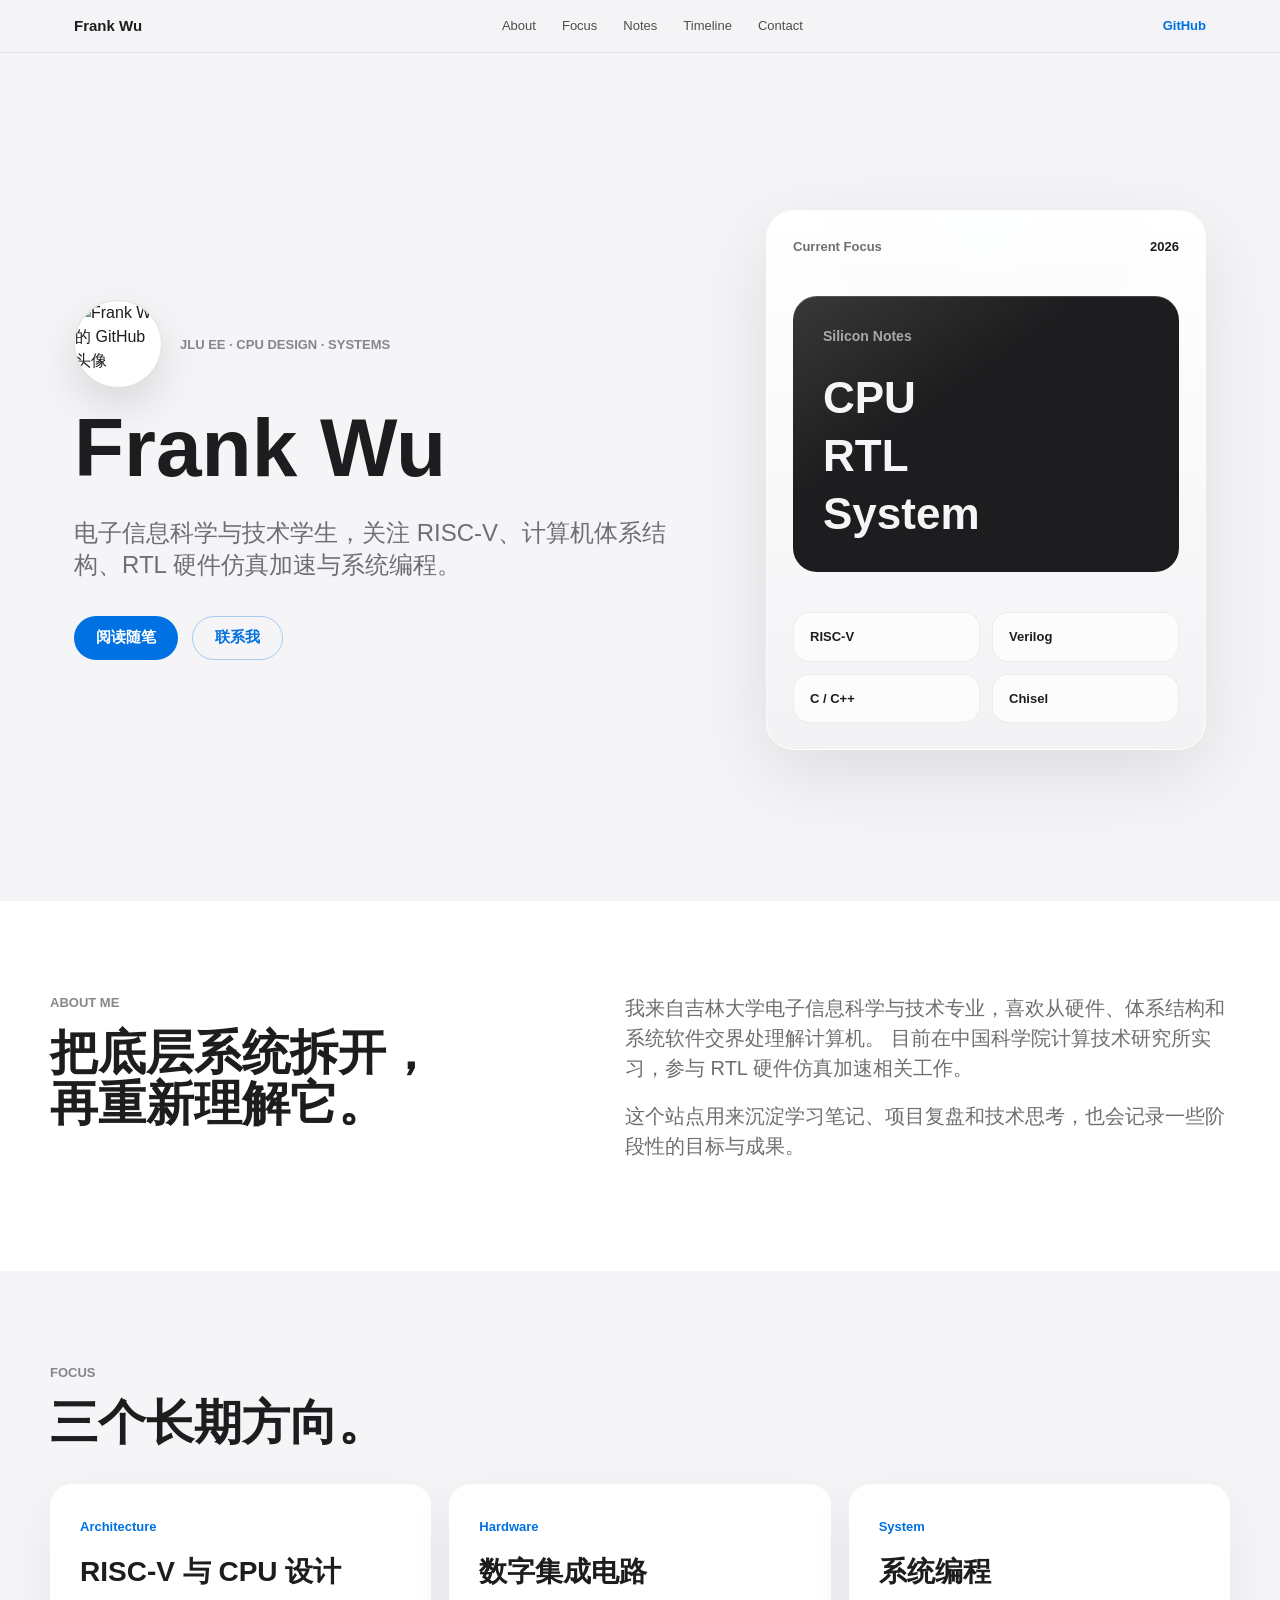
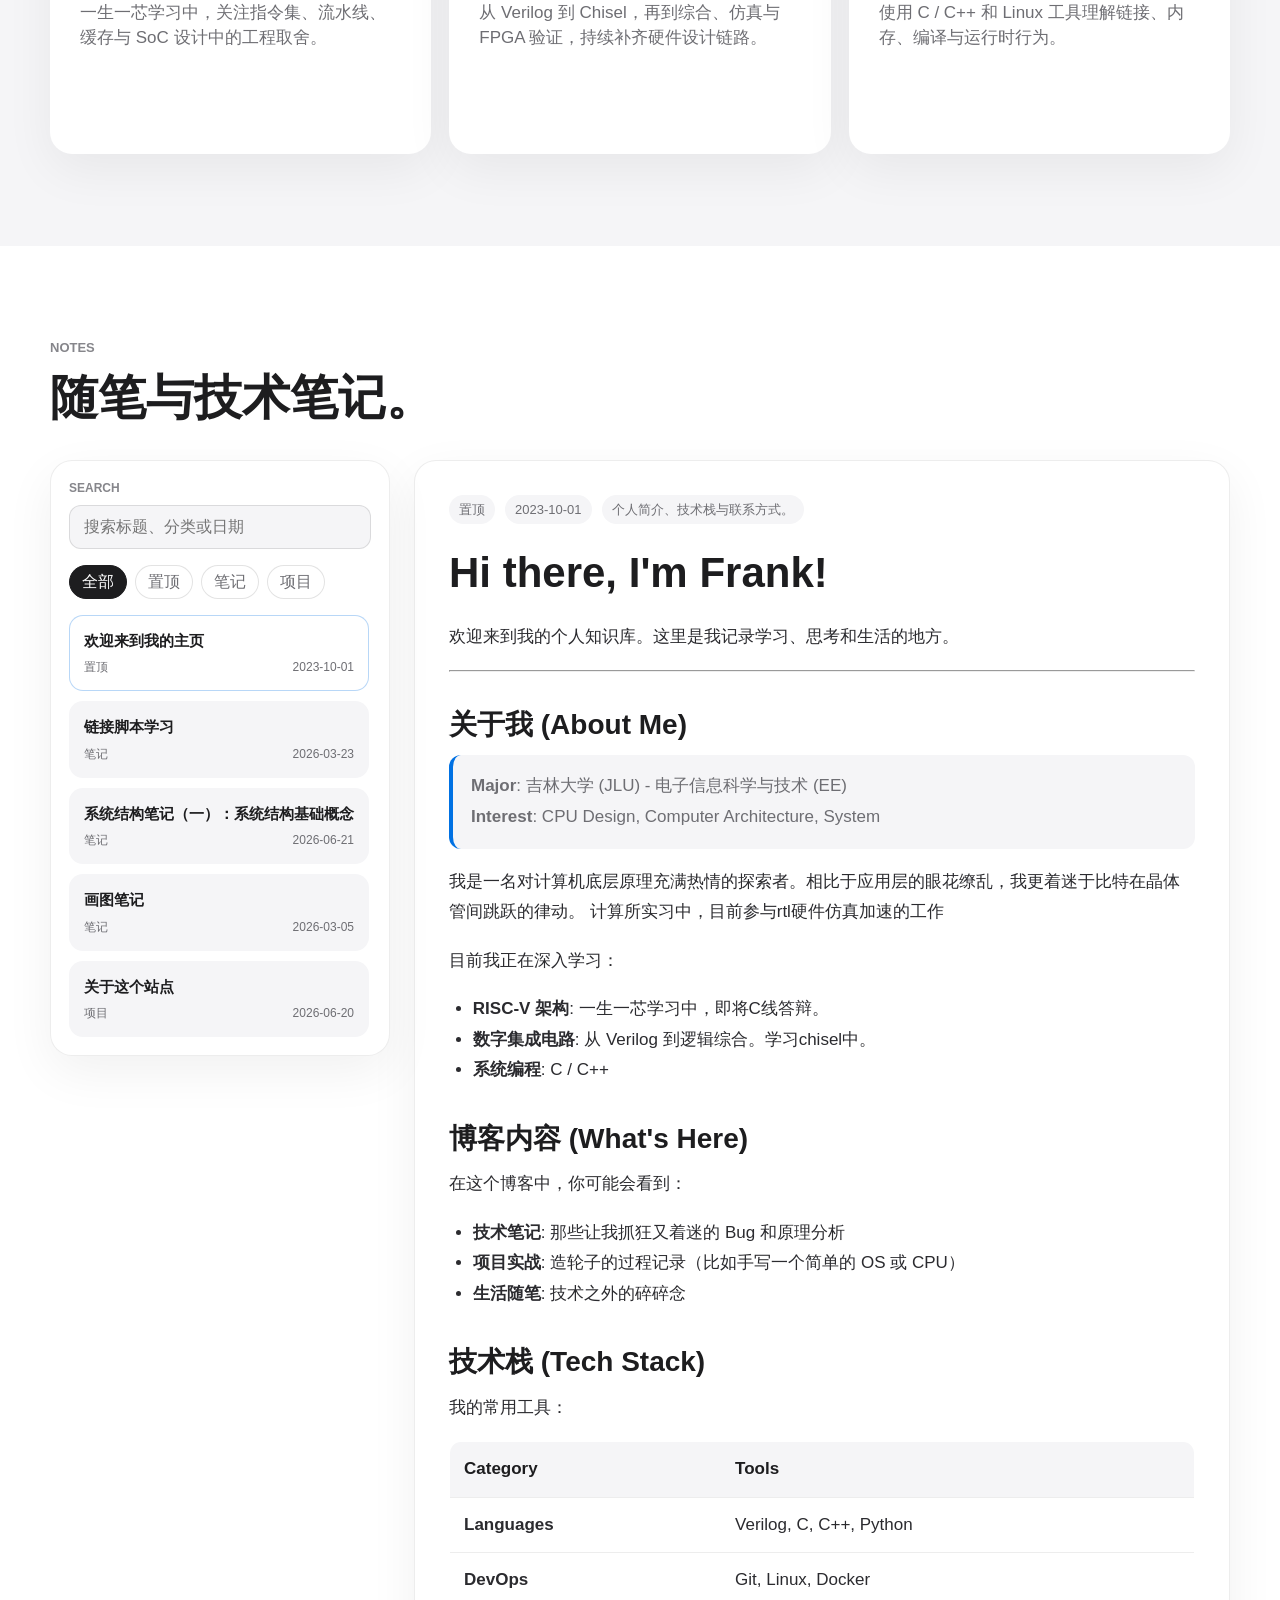
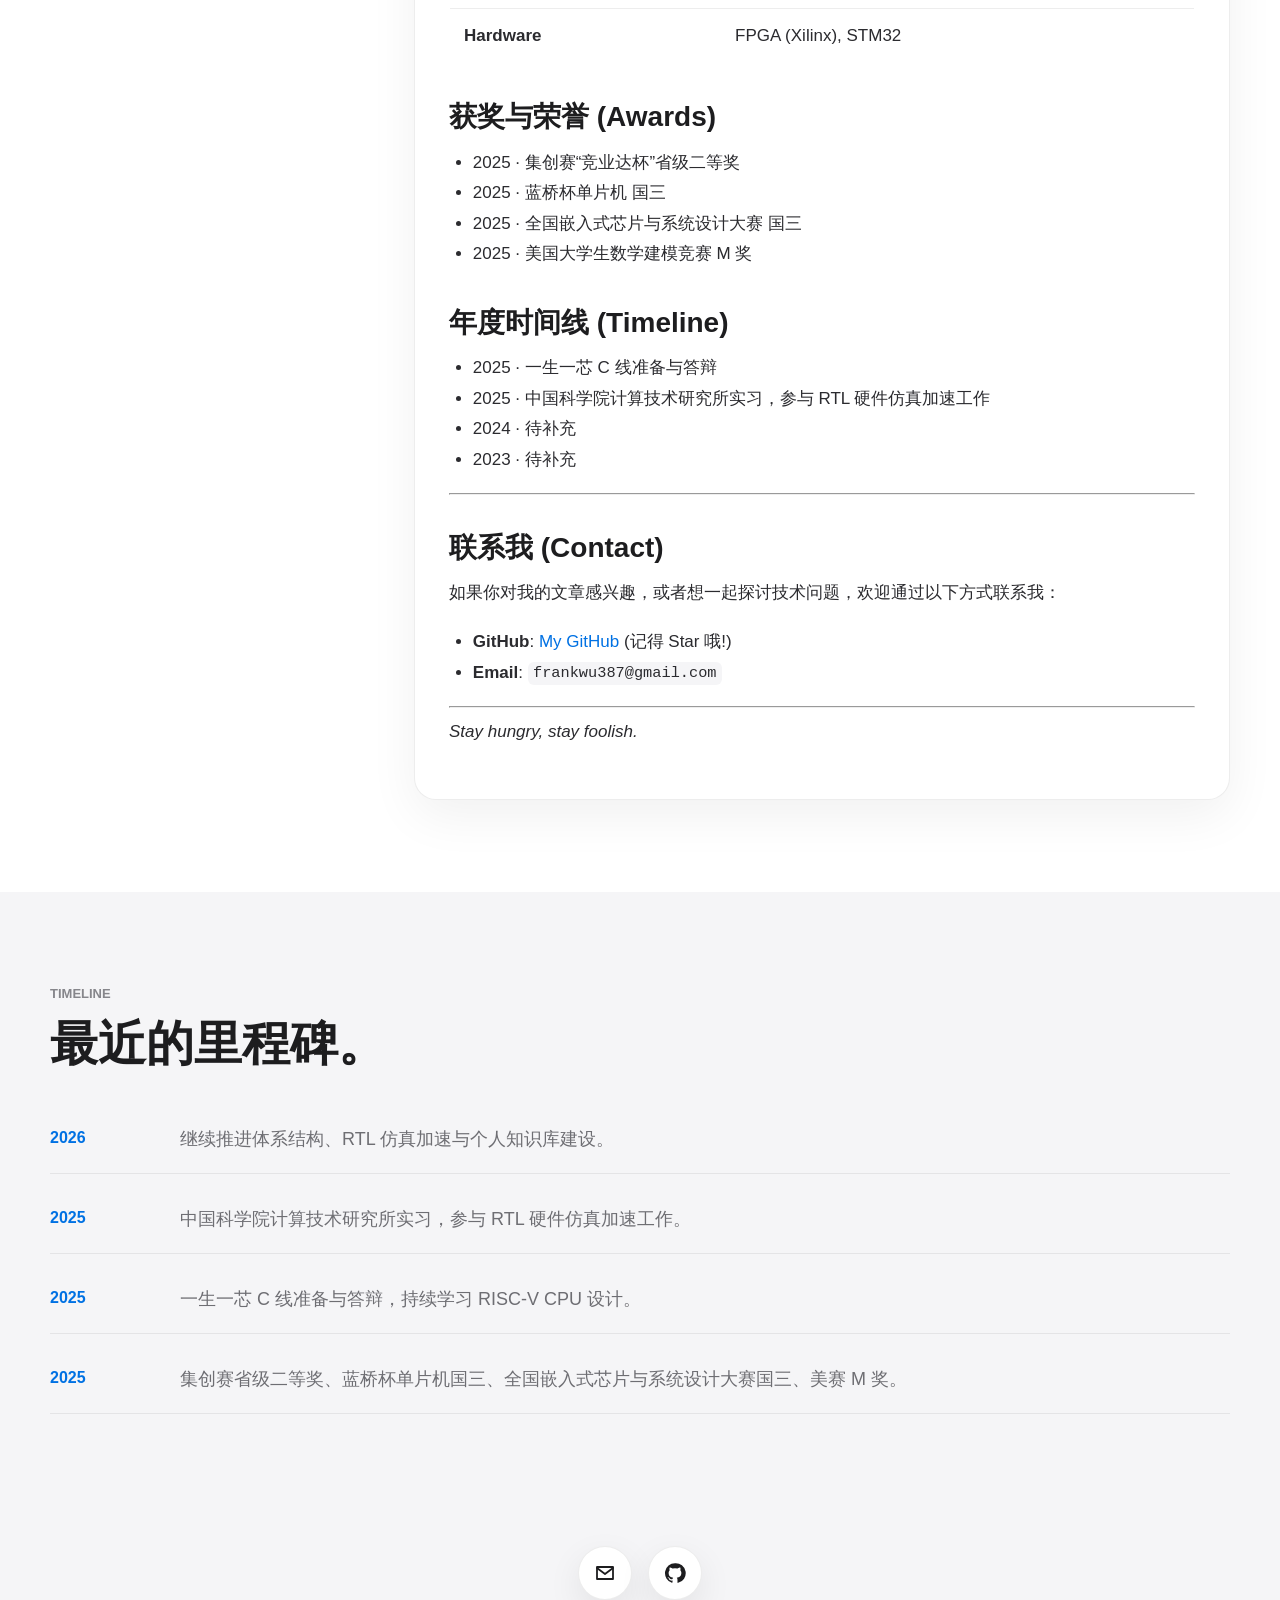
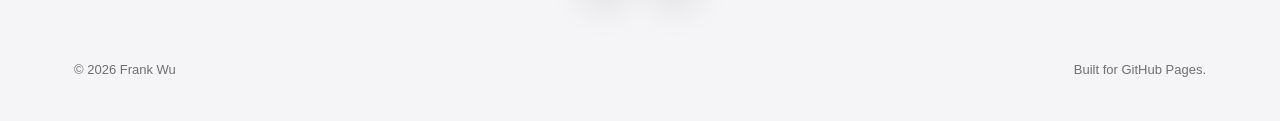
==== commit 3cb12963: "replace contact card with icons" ====
--- a/index.html
+++ b/index.html
@@ -5,7 +5,7 @@
     <meta name="viewport" content="width=device-width, initial-scale=1.0">
     <meta name="description" content="Frank Wu 的个人主页，记录 CPU Design、Computer Architecture、System 与个人技术随笔。">
     <title>Frank Wu | Personal Site</title>
-    <link rel="stylesheet" href="css/style.css?v=20260621">
+    <link rel="stylesheet" href="css/style.css?v=20260621-2">
 </head>
 <body>
     <div id="app">
@@ -163,12 +163,18 @@
             </section>
 
             <section class="section contact-section" id="contact">
-                <div class="section-inner contact-card">
-                    <p class="eyebrow">Contact</p>
-                    <h2>如果你对我的文章感兴趣，或者想一起探讨技术问题，欢迎通过以下方式联系我：</h2>
-                    <div class="contact-actions">
-                        <a class="button button-primary" href="mailto:frankwu387@gmail.com">frankwu387@gmail.com</a>
-                    </div>
+                <div class="section-inner contact-icons" aria-label="联系方式">
+                    <a class="contact-icon-link" href="mailto:frankwu387@gmail.com" aria-label="发送邮件给 Frank Wu">
+                        <svg viewBox="0 0 24 24" aria-hidden="true">
+                            <path d="M4 6h16v12H4z"></path>
+                            <path d="m4 7 8 6 8-6"></path>
+                        </svg>
+                    </a>
+                    <a class="contact-icon-link" href="https://github.com/frank0221" target="_blank" rel="noreferrer" aria-label="访问 Frank Wu 的 GitHub">
+                        <svg viewBox="0 0 24 24" aria-hidden="true">
+                            <path d="M12 2.2a10 10 0 0 0-3.16 19.49c.5.09.68-.22.68-.48v-1.7c-2.78.6-3.37-1.2-3.37-1.2-.45-1.15-1.1-1.46-1.1-1.46-.9-.62.07-.6.07-.6 1 .07 1.53 1.03 1.53 1.03.89 1.52 2.34 1.08 2.9.83.1-.65.35-1.08.63-1.33-2.22-.25-4.56-1.11-4.56-4.95 0-1.1.39-1.99 1.03-2.69-.1-.25-.45-1.27.1-2.65 0 0 .84-.27 2.75 1.03a9.4 9.4 0 0 1 5 0c1.9-1.3 2.74-1.03 2.74-1.03.55 1.38.2 2.4.1 2.65.64.7 1.03 1.6 1.03 2.69 0 3.85-2.34 4.69-4.57 4.94.36.31.68.92.68 1.86v2.76c0 .27.18.58.69.48A10 10 0 0 0 12 2.2Z"></path>
+                        </svg>
+                    </a>
                 </div>
             </section>
         </main>
--- a/css/style.css
+++ b/css/style.css
@@ -613,42 +613,50 @@
 }
 
 .contact-section {
-    padding-top: 24px;
-}
-
-.contact-card {
-    padding: 56px 64px;
-    border-radius: 28px;
-    color: #f5f5f7;
-    background: #1d1d1f;
-    display: grid;
-    grid-template-columns: minmax(0, 1fr) auto;
-    align-items: end;
-    gap: 32px 56px;
-}
-
-.contact-card h2 {
-    grid-column: 1;
-    max-width: 860px;
-    font-size: clamp(34px, 3.4vw, 50px);
-    line-height: 1.14;
-}
-
-.contact-card .eyebrow {
-    grid-column: 1;
-    color: rgba(245, 245, 247, 0.58);
-}
-
-.contact-card .contact-actions {
-    grid-column: 2;
-    grid-row: 1 / span 2;
-    align-self: end;
-    margin-top: 0;
-    justify-content: flex-end;
-}
-
-.contact-card .button {
-    min-width: 260px;
+    padding: 40px 24px 34px;
+}
+
+.contact-icons {
+    display: flex;
+    justify-content: center;
+    gap: 16px;
+}
+
+.contact-icon-link {
+    width: 54px;
+    height: 54px;
+    display: inline-flex;
+    align-items: center;
+    justify-content: center;
+    border-radius: 50%;
+    color: var(--ink);
+    background: #fff;
+    border: 1px solid var(--soft-line);
+    box-shadow: 0 12px 34px rgba(0, 0, 0, 0.08);
+    transition: transform 0.2s ease, color 0.2s ease, border-color 0.2s ease, box-shadow 0.2s ease;
+}
+
+.contact-icon-link:hover {
+    color: var(--blue);
+    border-color: rgba(0, 113, 227, 0.28);
+    box-shadow: 0 16px 42px rgba(0, 113, 227, 0.12);
+    transform: translateY(-2px);
+}
+
+.contact-icon-link svg {
+    width: 24px;
+    height: 24px;
+    fill: none;
+    stroke: currentColor;
+    stroke-width: 1.8;
+    stroke-linecap: round;
+    stroke-linejoin: round;
+}
+
+.contact-icon-link svg path:first-child:last-child,
+.contact-icon-link svg path:nth-child(1):nth-last-child(1) {
+    fill: currentColor;
+    stroke: none;
 }
 
 .site-footer {
@@ -682,15 +690,8 @@
     }
 
     .two-column,
-    .contact-card,
     .notes-shell {
         grid-template-columns: 1fr;
-    }
-
-    .contact-card .contact-actions {
-        grid-column: 1;
-        grid-row: auto;
-        justify-content: flex-start;
     }
 
     .notes-panel {
@@ -749,15 +750,9 @@
         flex-direction: column;
     }
 
-    .reader,
-    .contact-card {
+    .reader {
         padding: 24px;
         border-radius: 18px;
-    }
-
-    .contact-card .button {
-        width: 100%;
-        min-width: 0;
     }
 
     .markdown-body h1 {
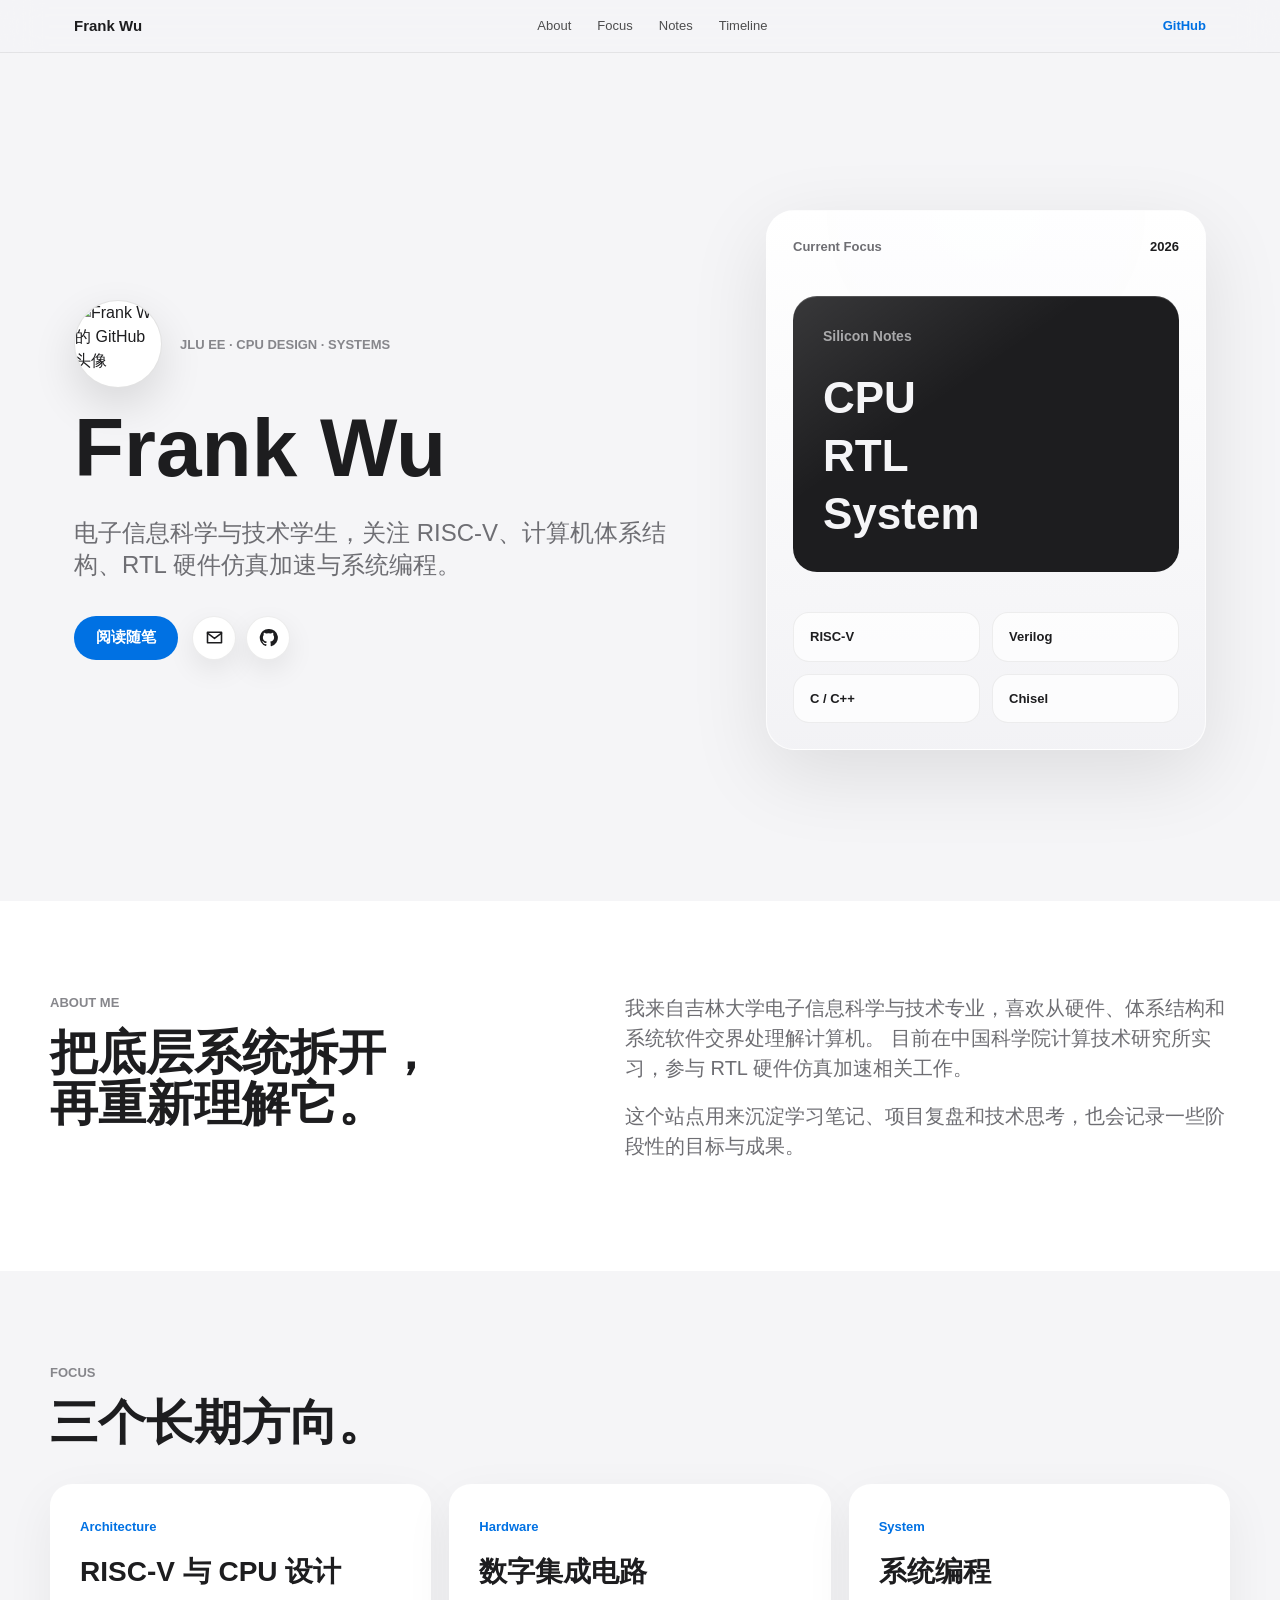
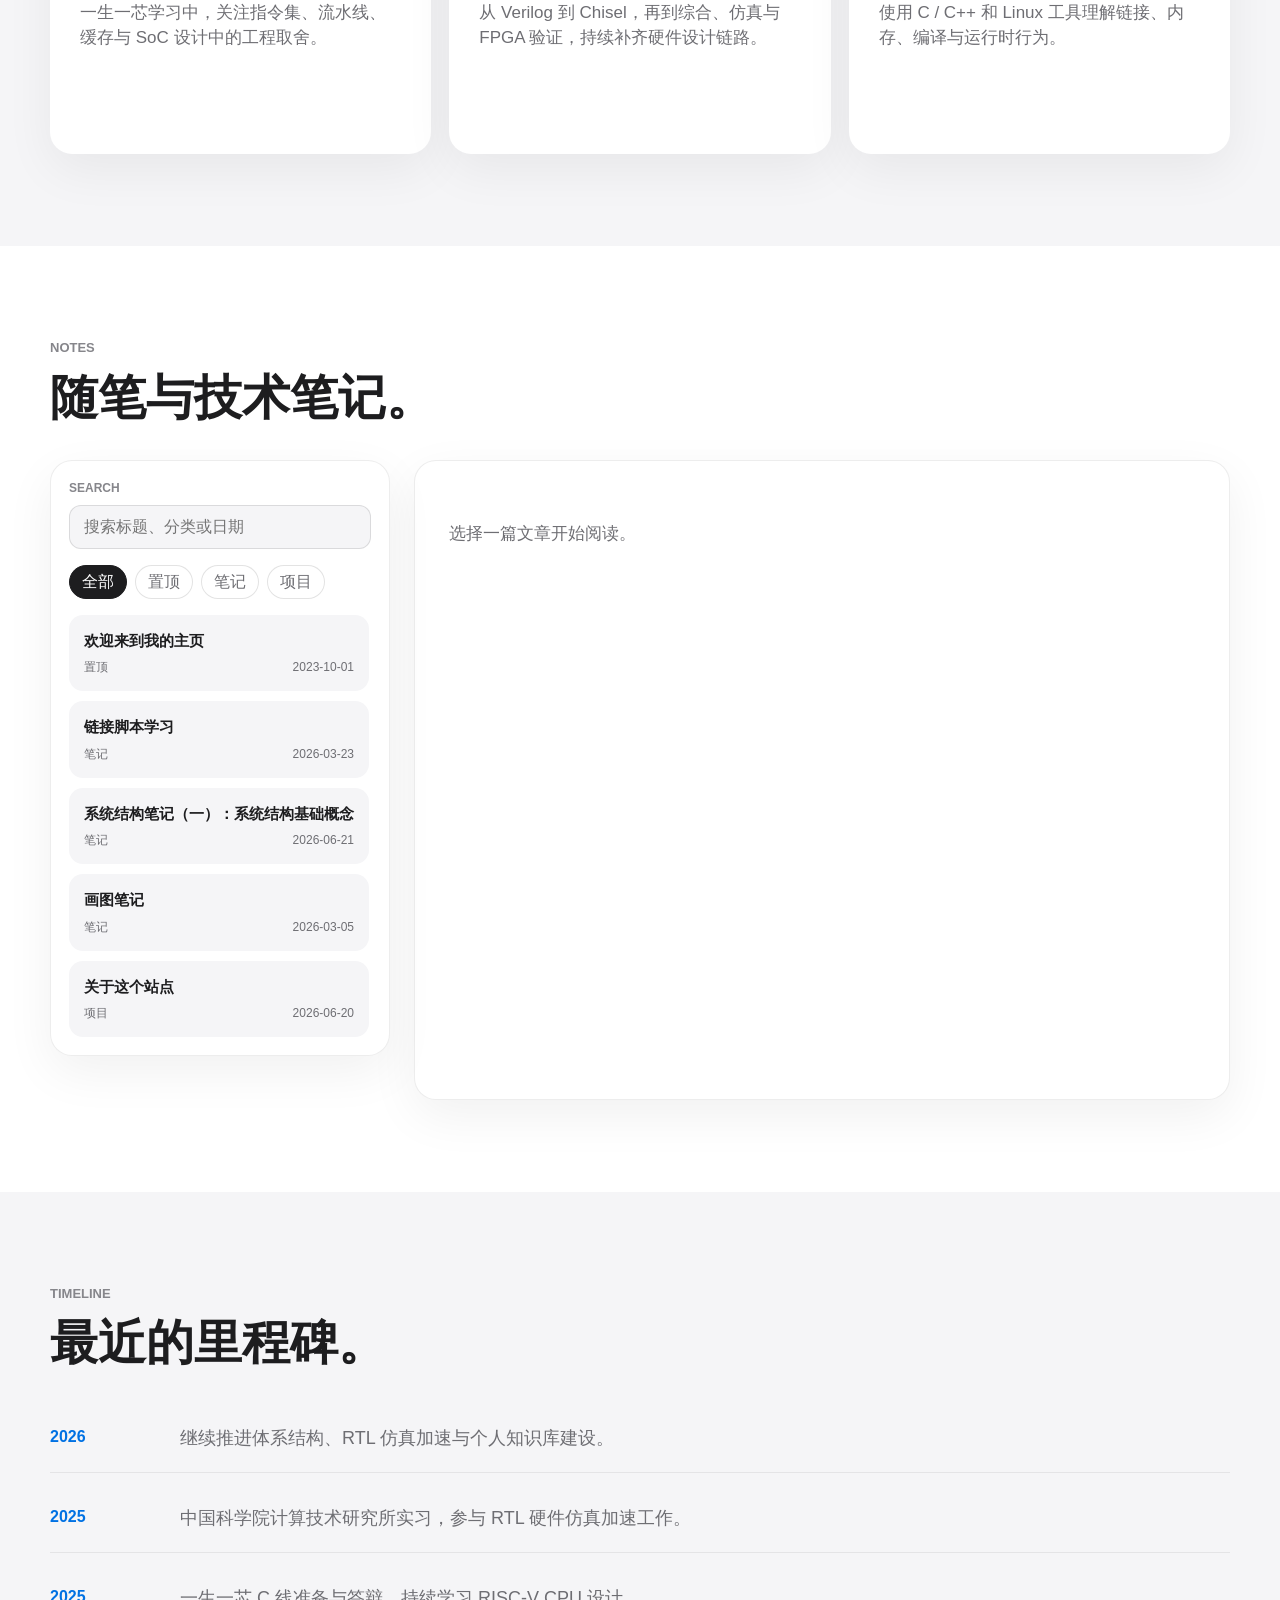
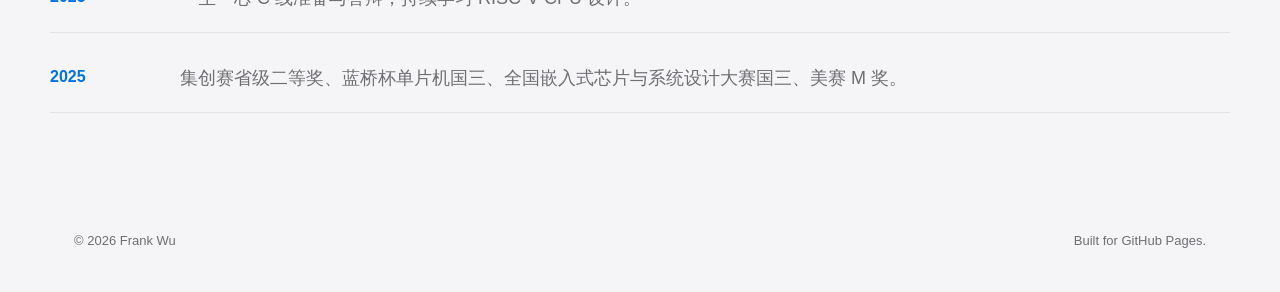
==== commit da094734: "refine notes and contact experience" ====
--- a/index.html
+++ b/index.html
@@ -5,7 +5,7 @@
     <meta name="viewport" content="width=device-width, initial-scale=1.0">
     <meta name="description" content="Frank Wu 的个人主页，记录 CPU Design、Computer Architecture、System 与个人技术随笔。">
     <title>Frank Wu | Personal Site</title>
-    <link rel="stylesheet" href="css/style.css?v=20260621-2">
+    <link rel="stylesheet" href="css/style.css?v=20260621-3">
 </head>
 <body>
     <div id="app">
@@ -17,7 +17,6 @@
                     <a href="#focus">Focus</a>
                     <a href="#notes">Notes</a>
                     <a href="#timeline">Timeline</a>
-                    <a href="#contact">Contact</a>
                 </div>
                 <a class="nav-cta" href="https://github.com/frank0221" target="_blank" rel="noreferrer">GitHub</a>
             </nav>
@@ -36,7 +35,19 @@
                     </p>
                     <div class="hero-actions" aria-label="快捷操作">
                         <a class="button button-primary" href="#notes">阅读随笔</a>
-                        <a class="button button-secondary" href="#contact">联系我</a>
+                        <div class="hero-contact-icons" aria-label="联系方式">
+                            <a class="contact-icon-link" href="mailto:frankwu387@gmail.com" aria-label="发送邮件给 Frank Wu">
+                                <svg viewBox="0 0 24 24" aria-hidden="true">
+                                    <path d="M4 6h16v12H4z"></path>
+                                    <path d="m4 7 8 6 8-6"></path>
+                                </svg>
+                            </a>
+                            <a class="contact-icon-link" href="https://github.com/frank0221" target="_blank" rel="noreferrer" aria-label="访问 Frank Wu 的 GitHub">
+                                <svg viewBox="0 0 24 24" aria-hidden="true">
+                                    <path class="github-mark" d="M12 2.2a10 10 0 0 0-3.16 19.49c.5.09.68-.22.68-.48v-1.7c-2.78.6-3.37-1.2-3.37-1.2-.45-1.15-1.1-1.46-1.1-1.46-.9-.62.07-.6.07-.6 1 .07 1.53 1.03 1.53 1.03.89 1.52 2.34 1.08 2.9.83.1-.65.35-1.08.63-1.33-2.22-.25-4.56-1.11-4.56-4.95 0-1.1.39-1.99 1.03-2.69-.1-.25-.45-1.27.1-2.65 0 0 .84-.27 2.75 1.03a9.4 9.4 0 0 1 5 0c1.9-1.3 2.74-1.03 2.74-1.03.55 1.38.2 2.4.1 2.65.64.7 1.03 1.6 1.03 2.69 0 3.85-2.34 4.69-4.57 4.94.36.31.68.92.68 1.86v2.76c0 .27.18.58.69.48A10 10 0 0 0 12 2.2Z"></path>
+                                </svg>
+                            </a>
+                        </div>
                     </div>
                 </div>
 
@@ -161,22 +172,6 @@
                     </div>
                 </div>
             </section>
-
-            <section class="section contact-section" id="contact">
-                <div class="section-inner contact-icons" aria-label="联系方式">
-                    <a class="contact-icon-link" href="mailto:frankwu387@gmail.com" aria-label="发送邮件给 Frank Wu">
-                        <svg viewBox="0 0 24 24" aria-hidden="true">
-                            <path d="M4 6h16v12H4z"></path>
-                            <path d="m4 7 8 6 8-6"></path>
-                        </svg>
-                    </a>
-                    <a class="contact-icon-link" href="https://github.com/frank0221" target="_blank" rel="noreferrer" aria-label="访问 Frank Wu 的 GitHub">
-                        <svg viewBox="0 0 24 24" aria-hidden="true">
-                            <path d="M12 2.2a10 10 0 0 0-3.16 19.49c.5.09.68-.22.68-.48v-1.7c-2.78.6-3.37-1.2-3.37-1.2-.45-1.15-1.1-1.46-1.1-1.46-.9-.62.07-.6.07-.6 1 .07 1.53 1.03 1.53 1.03.89 1.52 2.34 1.08 2.9.83.1-.65.35-1.08.63-1.33-2.22-.25-4.56-1.11-4.56-4.95 0-1.1.39-1.99 1.03-2.69-.1-.25-.45-1.27.1-2.65 0 0 .84-.27 2.75 1.03a9.4 9.4 0 0 1 5 0c1.9-1.3 2.74-1.03 2.74-1.03.55 1.38.2 2.4.1 2.65.64.7 1.03 1.6 1.03 2.69 0 3.85-2.34 4.69-4.57 4.94.36.31.68.92.68 1.86v2.76c0 .27.18.58.69.48A10 10 0 0 0 12 2.2Z"></path>
-                        </svg>
-                    </a>
-                </div>
-            </section>
         </main>
 
         <footer class="site-footer">
@@ -185,6 +180,6 @@
         </footer>
     </div>
 
-    <script src="js/app.js?v=20260620"></script>
+    <script src="js/app.js?v=20260621-2"></script>
 </body>
 </html>
--- a/css/style.css
+++ b/css/style.css
@@ -152,6 +152,12 @@
     margin-top: 34px;
 }
 
+.hero-contact-icons {
+    display: flex;
+    align-items: center;
+    gap: 10px;
+}
+
 .button {
     display: inline-flex;
     align-items: center;
@@ -500,7 +506,10 @@
 
 .markdown-body h1,
 .markdown-body h2,
-.markdown-body h3 {
+.markdown-body h3,
+.markdown-body h4,
+.markdown-body h5,
+.markdown-body h6 {
     color: var(--ink);
     line-height: 1.18;
 }
@@ -518,6 +527,17 @@
 .markdown-body h3 {
     margin: 28px 0 10px;
     font-size: 21px;
+}
+
+.markdown-body h4 {
+    margin: 24px 0 10px;
+    font-size: 18px;
+}
+
+.markdown-body h5,
+.markdown-body h6 {
+    margin: 20px 0 10px;
+    font-size: 16px;
 }
 
 .markdown-body p,
@@ -525,7 +545,8 @@
 .markdown-body ol,
 .markdown-body table,
 .markdown-body blockquote,
-.markdown-body pre {
+.markdown-body pre,
+.markdown-body .math-block {
     margin: 0 0 18px;
 }
 
@@ -568,6 +589,21 @@
     color: var(--muted);
 }
 
+.markdown-body .math-block {
+    padding: 16px 18px;
+    overflow-x: auto;
+    border-radius: 14px;
+    background: #f5f5f7;
+    color: var(--ink);
+    font-family: "SF Mono", Consolas, "Liberation Mono", monospace;
+    white-space: pre-wrap;
+}
+
+.markdown-body .footnote {
+    color: var(--muted);
+    font-size: 0.92em;
+}
+
 .markdown-body table {
     width: 100%;
     border-collapse: collapse;
@@ -612,19 +648,9 @@
     font-size: 18px;
 }
 
-.contact-section {
-    padding: 40px 24px 34px;
-}
-
-.contact-icons {
-    display: flex;
-    justify-content: center;
-    gap: 16px;
-}
-
 .contact-icon-link {
-    width: 54px;
-    height: 54px;
+    width: 44px;
+    height: 44px;
     display: inline-flex;
     align-items: center;
     justify-content: center;
@@ -632,7 +658,7 @@
     color: var(--ink);
     background: #fff;
     border: 1px solid var(--soft-line);
-    box-shadow: 0 12px 34px rgba(0, 0, 0, 0.08);
+    box-shadow: 0 10px 28px rgba(0, 0, 0, 0.08);
     transition: transform 0.2s ease, color 0.2s ease, border-color 0.2s ease, box-shadow 0.2s ease;
 }
 
@@ -644,8 +670,8 @@
 }
 
 .contact-icon-link svg {
-    width: 24px;
-    height: 24px;
+    width: 21px;
+    height: 21px;
     fill: none;
     stroke: currentColor;
     stroke-width: 1.8;
@@ -653,8 +679,7 @@
     stroke-linejoin: round;
 }
 
-.contact-icon-link svg path:first-child:last-child,
-.contact-icon-link svg path:nth-child(1):nth-last-child(1) {
+.contact-icon-link .github-mark {
     fill: currentColor;
     stroke: none;
 }
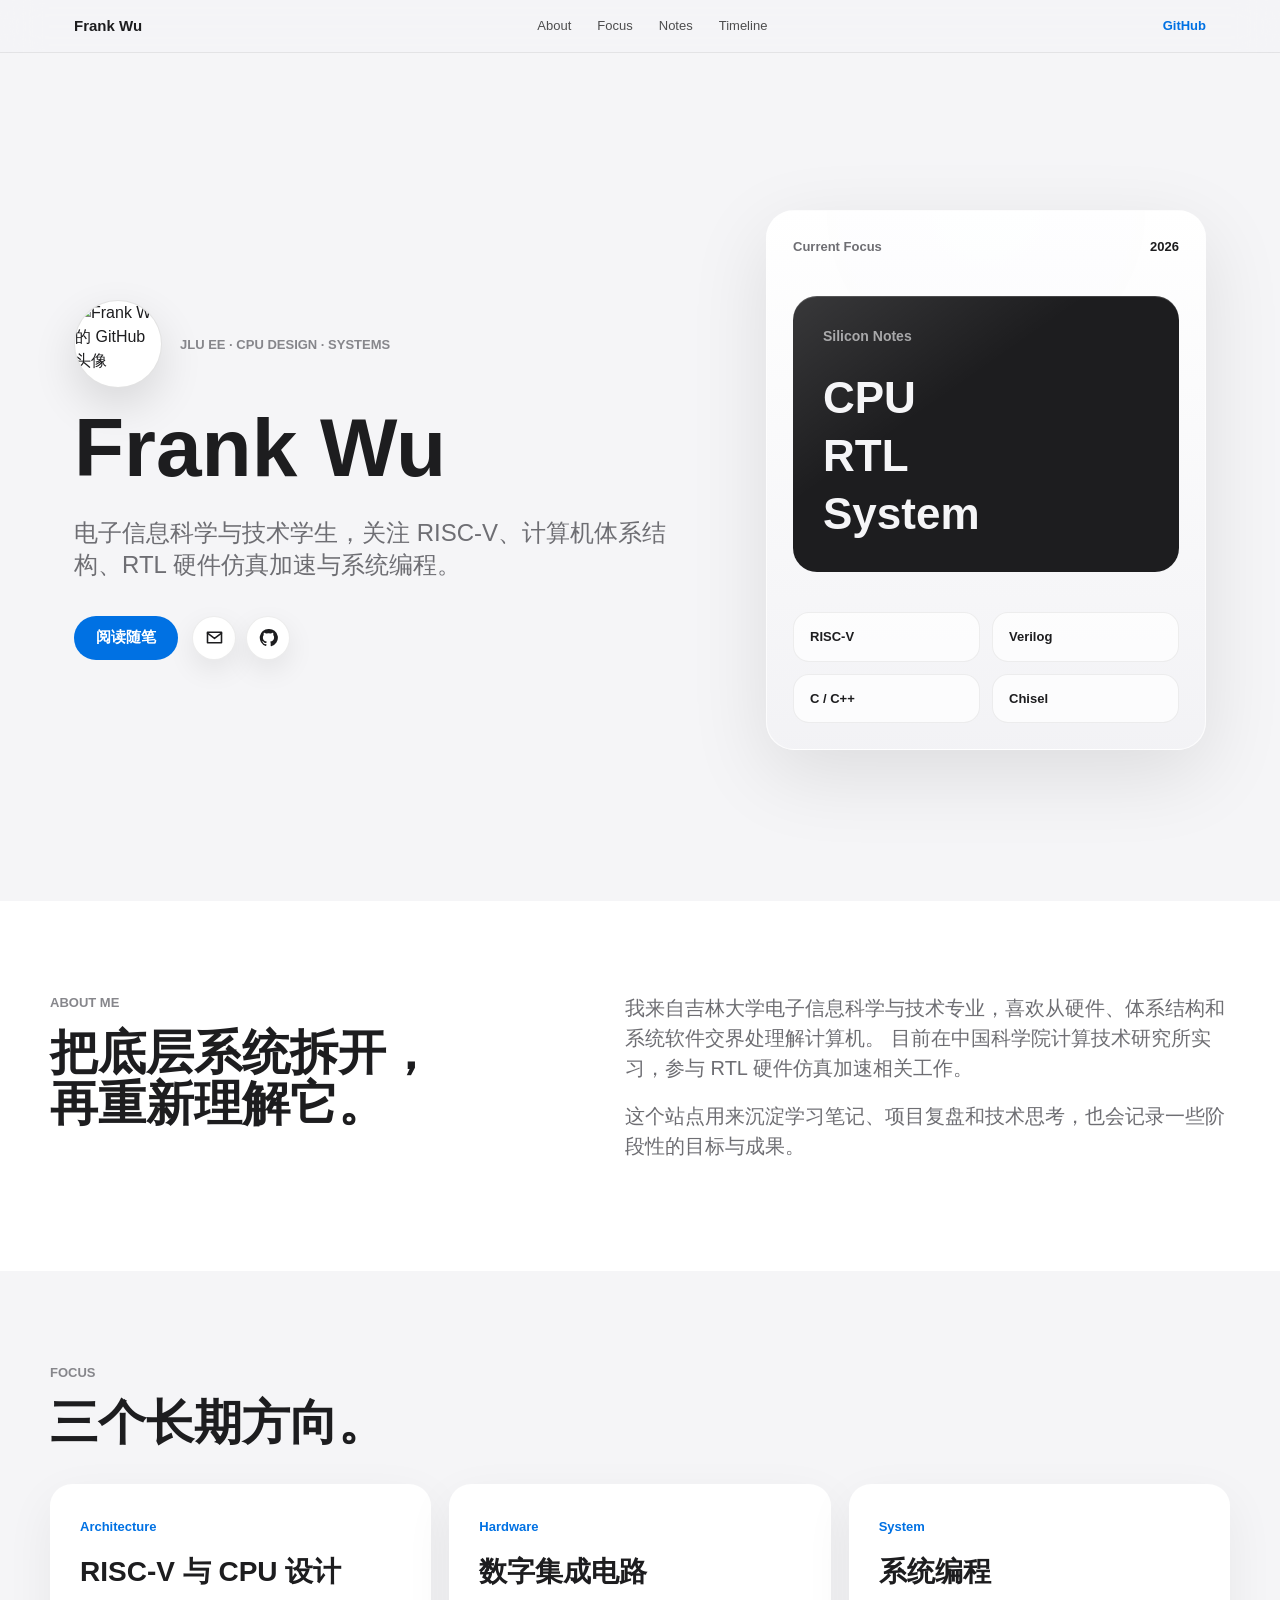
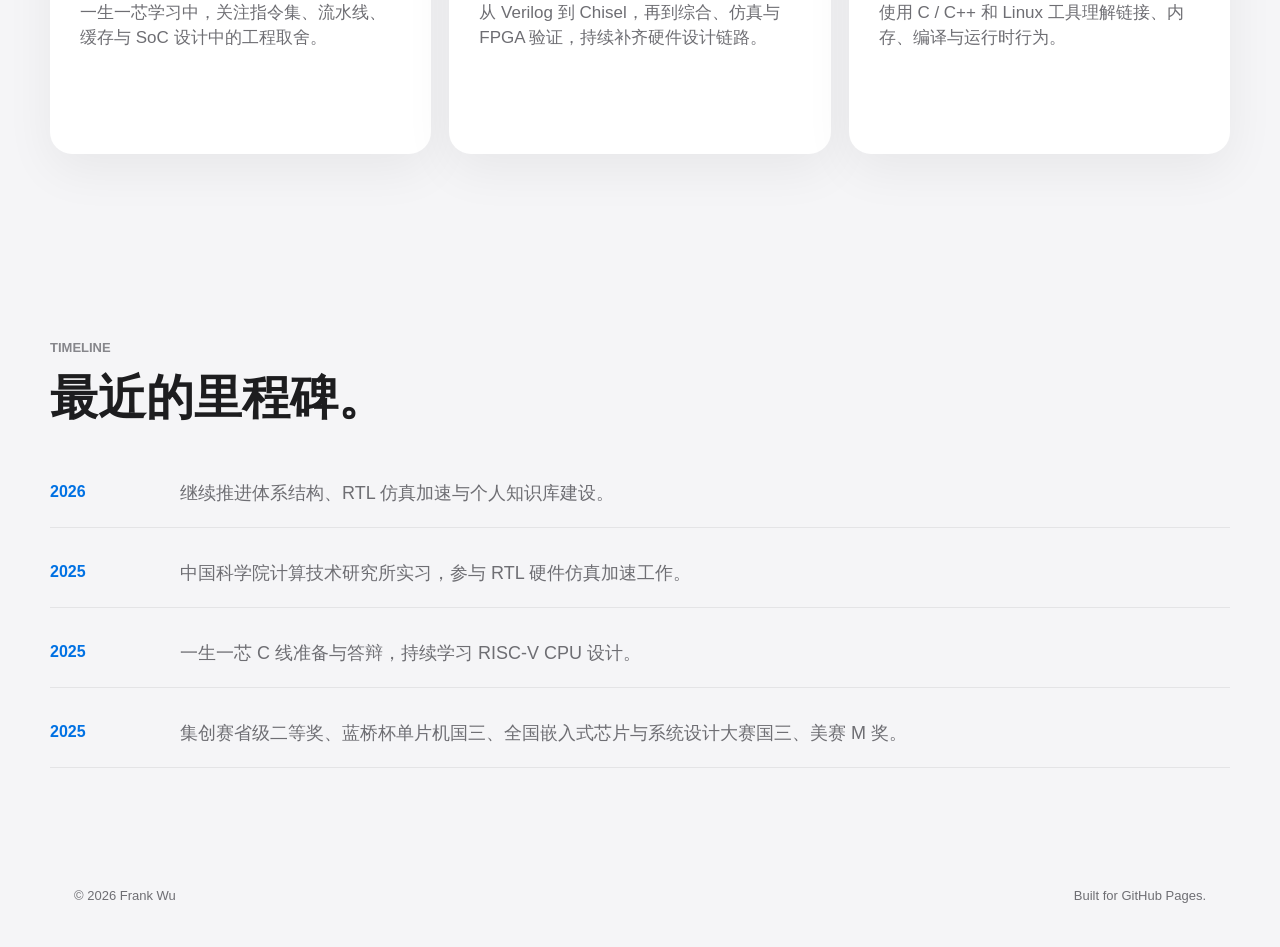
==== commit f8fe65f2: "move notes to standalone page" ====
--- a/index.html
+++ b/index.html
@@ -5,7 +5,7 @@
     <meta name="viewport" content="width=device-width, initial-scale=1.0">
     <meta name="description" content="Frank Wu 的个人主页，记录 CPU Design、Computer Architecture、System 与个人技术随笔。">
     <title>Frank Wu | Personal Site</title>
-    <link rel="stylesheet" href="css/style.css?v=20260621-3">
+    <link rel="stylesheet" href="css/style.css?v=20260621-4">
 </head>
 <body>
     <div id="app">
@@ -15,7 +15,7 @@
                 <div class="nav-links">
                     <a href="#about">About</a>
                     <a href="#focus">Focus</a>
-                    <a href="#notes">Notes</a>
+                    <a href="notes.html">Notes</a>
                     <a href="#timeline">Timeline</a>
                 </div>
                 <a class="nav-cta" href="https://github.com/frank0221" target="_blank" rel="noreferrer">GitHub</a>
@@ -34,7 +34,7 @@
                         电子信息科学与技术学生，关注 RISC-V、计算机体系结构、RTL 硬件仿真加速与系统编程。
                     </p>
                     <div class="hero-actions" aria-label="快捷操作">
-                        <a class="button button-primary" href="#notes">阅读随笔</a>
+                        <a class="button button-primary" href="notes.html">阅读随笔</a>
                         <div class="hero-contact-icons" aria-label="联系方式">
                             <a class="contact-icon-link" href="mailto:frankwu387@gmail.com" aria-label="发送邮件给 Frank Wu">
                                 <svg viewBox="0 0 24 24" aria-hidden="true">
@@ -117,35 +117,6 @@
                 </div>
             </section>
 
-            <section class="section section-white" id="notes">
-                <div class="section-inner">
-                    <div class="section-heading notes-heading">
-                        <div>
-                            <p class="eyebrow">Notes</p>
-                            <h2>随笔与技术笔记。</h2>
-                        </div>
-                    </div>
-
-                    <div class="notes-shell">
-                        <aside class="notes-panel" aria-label="文章列表">
-                            <label class="search-box">
-                                <span>Search</span>
-                                <input id="searchInput" type="search" placeholder="搜索标题、分类或日期">
-                            </label>
-                            <div class="filter-row" id="categoryFilters" aria-label="分类筛选"></div>
-                            <div class="post-list" id="postList"></div>
-                        </aside>
-
-                        <article class="reader" aria-live="polite">
-                            <div class="reader-meta" id="readerMeta"></div>
-                            <div class="markdown-body" id="articleContent">
-                                <p class="empty-state">选择一篇文章开始阅读。</p>
-                            </div>
-                        </article>
-                    </div>
-                </div>
-            </section>
-
             <section class="section" id="timeline">
                 <div class="section-inner">
                     <div class="section-heading">
@@ -179,7 +150,5 @@
             <span>Built for GitHub Pages.</span>
         </footer>
     </div>
-
-    <script src="js/app.js?v=20260621-2"></script>
 </body>
 </html>
--- a/css/style.css
+++ b/css/style.css
@@ -82,6 +82,11 @@
     color: var(--blue);
 }
 
+.nav-link-active {
+    color: var(--blue);
+    font-weight: 700;
+}
+
 .nav-cta {
     color: var(--blue);
     font-size: 13px;
@@ -325,6 +330,16 @@
     margin: 0;
     color: var(--muted);
     font-size: 17px;
+}
+
+.notes-page {
+    min-height: calc(100vh - 52px);
+}
+
+.notes-page .section-heading h1 {
+    margin: 0;
+    font-size: 48px;
+    line-height: 1.08;
 }
 
 .feature-grid {
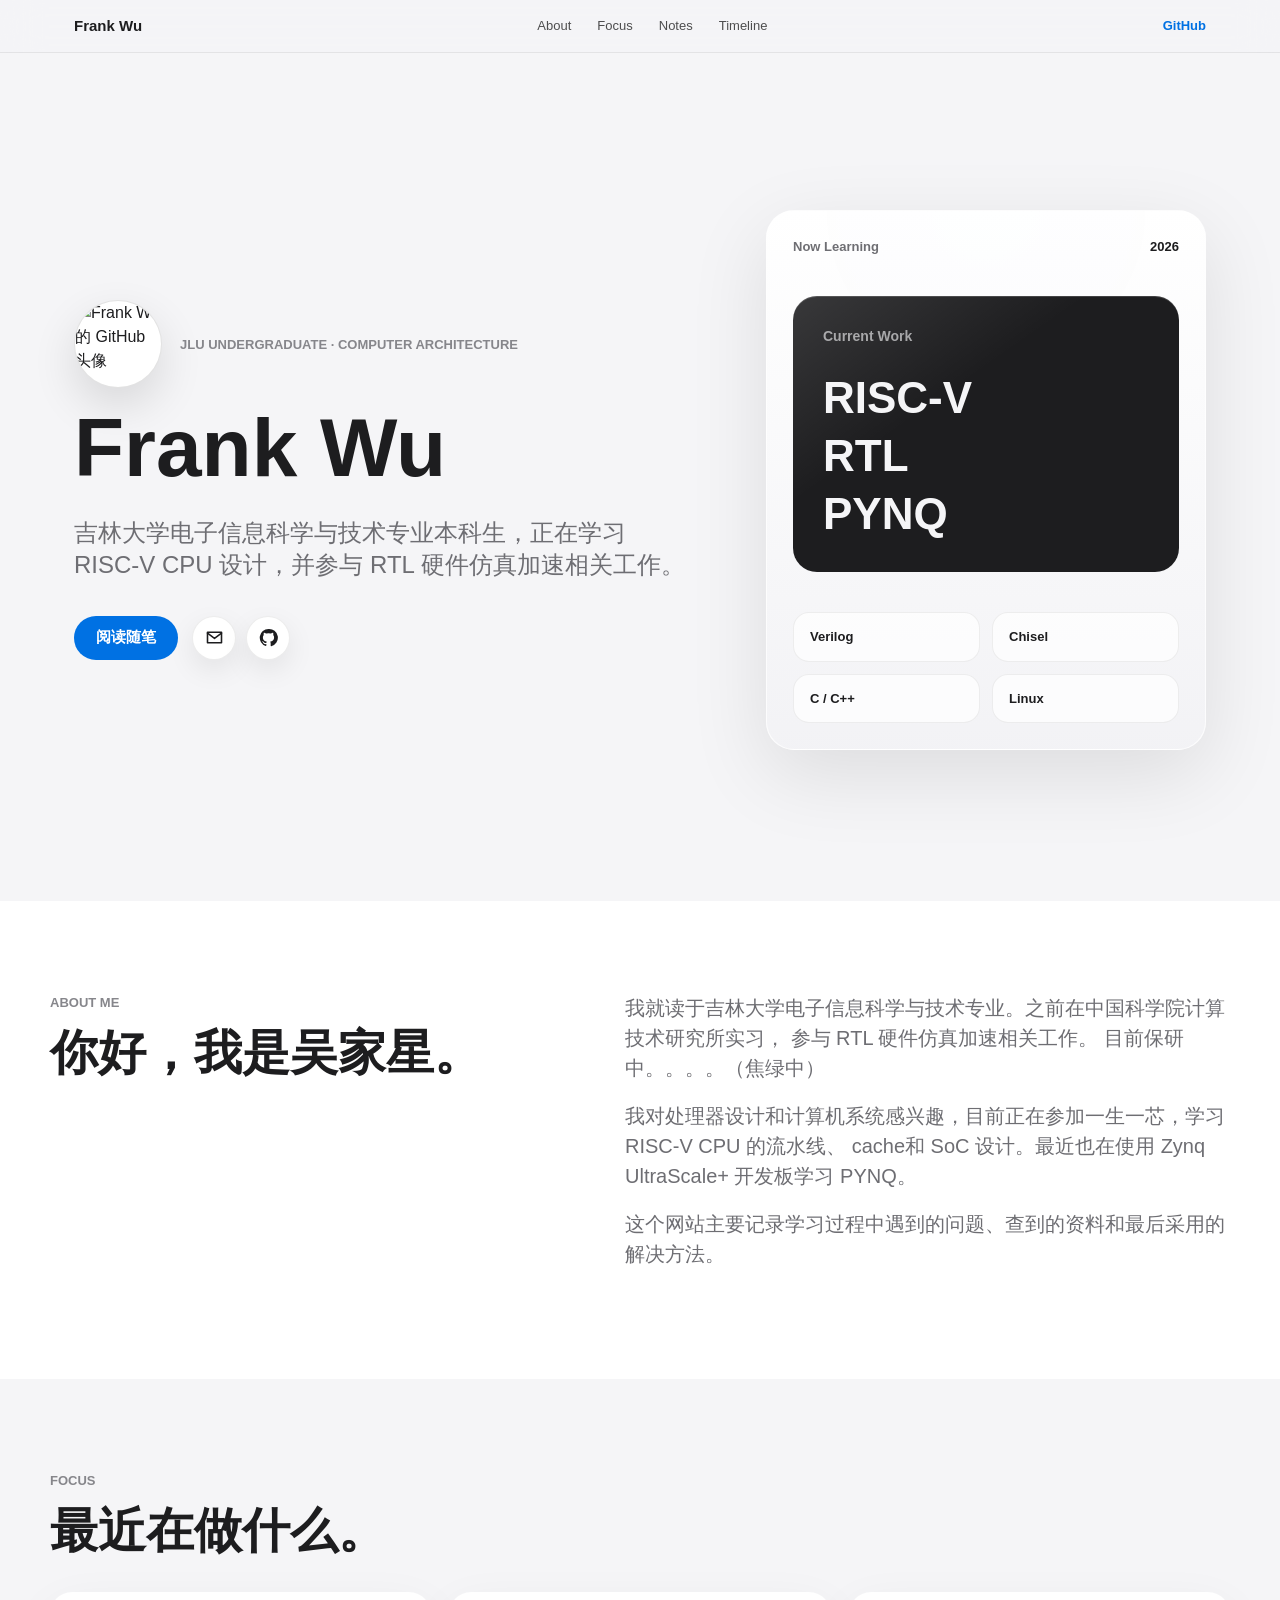
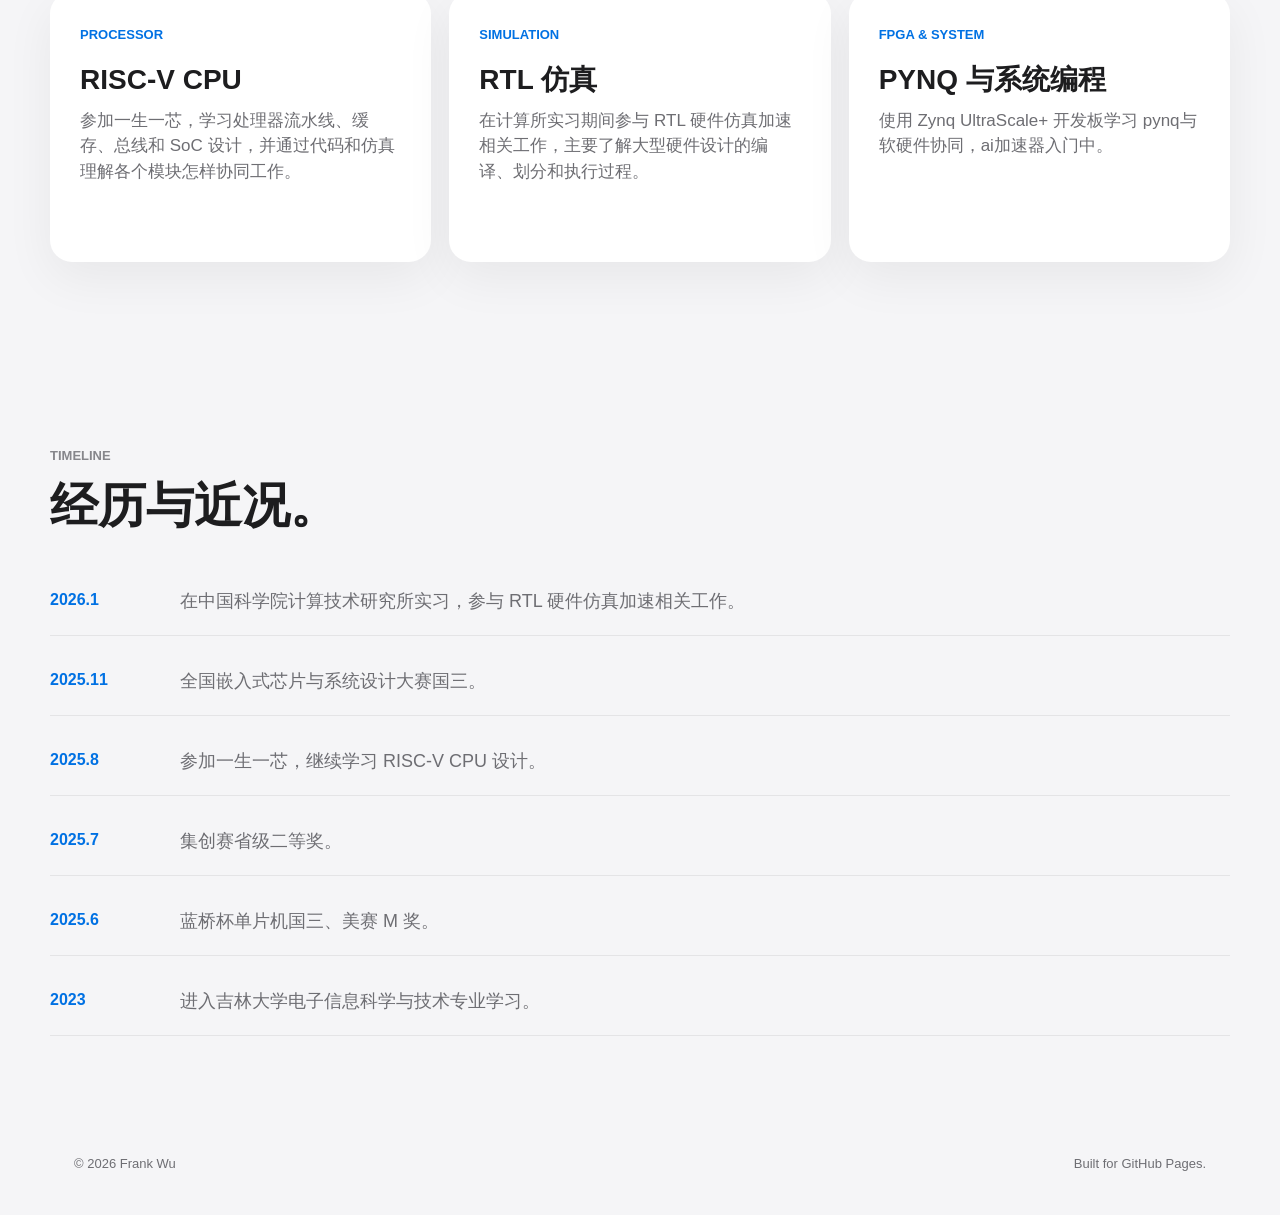
==== commit 881d2b9a: "update web content and self introduction" ====
--- a/index.html
+++ b/index.html
@@ -3,7 +3,7 @@
 <head>
     <meta charset="UTF-8">
     <meta name="viewport" content="width=device-width, initial-scale=1.0">
-    <meta name="description" content="Frank Wu 的个人主页，记录 CPU Design、Computer Architecture、System 与个人技术随笔。">
+    <meta name="description" content="吴家星（Frank Wu）的个人主页，记录 RISC-V CPU、RTL 仿真、FPGA 和系统编程相关的学习与实践。">
     <title>Frank Wu | Personal Site</title>
     <link rel="stylesheet" href="css/style.css?v=20260621-4">
 </head>
@@ -27,11 +27,11 @@
                 <div class="hero-copy">
                     <div class="hero-profile">
                         <img class="hero-avatar" src="https://github.com/frank0221.png" alt="Frank Wu 的 GitHub 头像" width="88" height="88">
-                        <p class="eyebrow">JLU EE · CPU Design · Systems</p>
+                        <p class="eyebrow">JLU Undergraduate · Computer Architecture</p>
                     </div>
                     <h1>Frank Wu</h1>
                     <p class="hero-subtitle">
-                        电子信息科学与技术学生，关注 RISC-V、计算机体系结构、RTL 硬件仿真加速与系统编程。
+                        吉林大学电子信息科学与技术专业本科生，正在学习 RISC-V CPU 设计，并参与 RTL 硬件仿真加速相关工作。
                     </p>
                     <div class="hero-actions" aria-label="快捷操作">
                         <a class="button button-primary" href="notes.html">阅读随笔</a>
@@ -51,24 +51,24 @@
                     </div>
                 </div>
 
-                <div class="hero-visual" aria-label="Frank 的技术方向概览">
+                <div class="hero-visual" aria-label="Frank 最近正在学习的内容">
                     <div class="chip-topline">
-                        <span>Current Focus</span>
+                        <span>Now Learning</span>
                         <strong>2026</strong>
                     </div>
                     <div class="silicon-chip">
-                        <span class="chip-label">Silicon Notes</span>
+                        <span class="chip-label">Current Work</span>
                         <strong class="chip-stack">
-                            <span>CPU</span>
+                            <span>RISC-V</span>
                             <span>RTL</span>
-                            <span>System</span>
+                            <span>PYNQ</span>
                         </strong>
                     </div>
                     <div class="signal-grid">
-                        <span>RISC-V</span>
                         <span>Verilog</span>
+                        <span>Chisel</span>
                         <span>C / C++</span>
-                        <span>Chisel</span>
+                        <span>Linux</span>
                     </div>
                 </div>
             </section>
@@ -77,15 +77,20 @@
                 <div class="section-inner two-column">
                     <div>
                         <p class="eyebrow">About Me</p>
-                        <h2>把底层系统拆开，<br>再重新理解它。</h2>
+                        <h2>你好，我是吴家星。</h2>
                     </div>
                     <div class="lead-copy">
                         <p>
-                            我来自吉林大学电子信息科学与技术专业，喜欢从硬件、体系结构和系统软件交界处理解计算机。
-                            目前在中国科学院计算技术研究所实习，参与 RTL 硬件仿真加速相关工作。
+                            我就读于吉林大学电子信息科学与技术专业。之前在中国科学院计算技术研究所实习，
+                            参与 RTL 硬件仿真加速相关工作。
+                            目前保研中。。。。（焦绿中）
                         </p>
                         <p>
-                            这个站点用来沉淀学习笔记、项目复盘和技术思考，也会记录一些阶段性的目标与成果。
+                            我对处理器设计和计算机系统感兴趣，目前正在参加一生一芯，学习 RISC-V CPU 的流水线、
+                            cache和 SoC 设计。最近也在使用 Zynq UltraScale+ 开发板学习 PYNQ。
+                        </p>
+                        <p>
+                            这个网站主要记录学习过程中遇到的问题、查到的资料和最后采用的解决方法。
                         </p>
                     </div>
                 </div>
@@ -95,23 +100,23 @@
                 <div class="section-inner">
                     <div class="section-heading">
                         <p class="eyebrow">Focus</p>
-                        <h2>三个长期方向。</h2>
+                        <h2>最近在做什么。</h2>
                     </div>
                     <div class="feature-grid">
                         <article class="feature-tile">
-                            <span class="tile-kicker">Architecture</span>
-                            <h3>RISC-V 与 CPU 设计</h3>
-                            <p>一生一芯学习中，关注指令集、流水线、缓存与 SoC 设计中的工程取舍。</p>
+                            <span class="tile-kicker">PROCESSOR</span>
+                            <h3>RISC-V CPU</h3>
+                            <p>参加一生一芯，学习处理器流水线、缓存、总线和 SoC 设计，并通过代码和仿真理解各个模块怎样协同工作。</p>
                         </article>
                         <article class="feature-tile">
-                            <span class="tile-kicker">Hardware</span>
-                            <h3>数字集成电路</h3>
-                            <p>从 Verilog 到 Chisel，再到综合、仿真与 FPGA 验证，持续补齐硬件设计链路。</p>
+                            <span class="tile-kicker">SIMULATION</span>
+                            <h3>RTL 仿真</h3>
+                            <p>在计算所实习期间参与 RTL 硬件仿真加速相关工作，主要了解大型硬件设计的编译、划分和执行过程。</p>
                         </article>
                         <article class="feature-tile">
-                            <span class="tile-kicker">System</span>
-                            <h3>系统编程</h3>
-                            <p>使用 C / C++ 和 Linux 工具理解链接、内存、编译与运行时行为。</p>
+                            <span class="tile-kicker">FPGA &amp; SYSTEM</span>
+                            <h3>PYNQ 与系统编程</h3>
+                            <p>使用 Zynq UltraScale+ 开发板学习 pynq与软硬件协同，ai加速器入门中。</p>
                         </article>
                     </div>
                 </div>
@@ -121,24 +126,32 @@
                 <div class="section-inner">
                     <div class="section-heading">
                         <p class="eyebrow">Timeline</p>
-                        <h2>最近的里程碑。</h2>
+                        <h2>经历与近况。</h2>
                     </div>
                     <div class="timeline">
                         <div class="timeline-item">
-                            <span>2026</span>
-                            <p>继续推进体系结构、RTL 仿真加速与个人知识库建设。</p>
+                            <span>2026.1</span>
+                            <p>在中国科学院计算技术研究所实习，参与 RTL 硬件仿真加速相关工作。</p>
                         </div>
                         <div class="timeline-item">
-                            <span>2025</span>
-                            <p>中国科学院计算技术研究所实习，参与 RTL 硬件仿真加速工作。</p>
+                            <span>2025.11</span>
+                            <p>全国嵌入式芯片与系统设计大赛国三。</p>
                         </div>
                         <div class="timeline-item">
-                            <span>2025</span>
-                            <p>一生一芯 C 线准备与答辩，持续学习 RISC-V CPU 设计。</p>
+                            <span>2025.8</span>
+                            <p>参加一生一芯，继续学习 RISC-V CPU 设计。</p>
                         </div>
                         <div class="timeline-item">
-                            <span>2025</span>
-                            <p>集创赛省级二等奖、蓝桥杯单片机国三、全国嵌入式芯片与系统设计大赛国三、美赛 M 奖。</p>
+                            <span>2025.7</span>
+                            <p>集创赛省级二等奖。</p>
+                        </div>
+                        <div class="timeline-item">
+                            <span>2025.6</span>
+                            <p>蓝桥杯单片机国三、美赛 M 奖。</p>
+                        </div>
+                        <div class="timeline-item">
+                            <span>2023</span>
+                            <p>进入吉林大学电子信息科学与技术专业学习。</p>
                         </div>
                     </div>
                 </div>
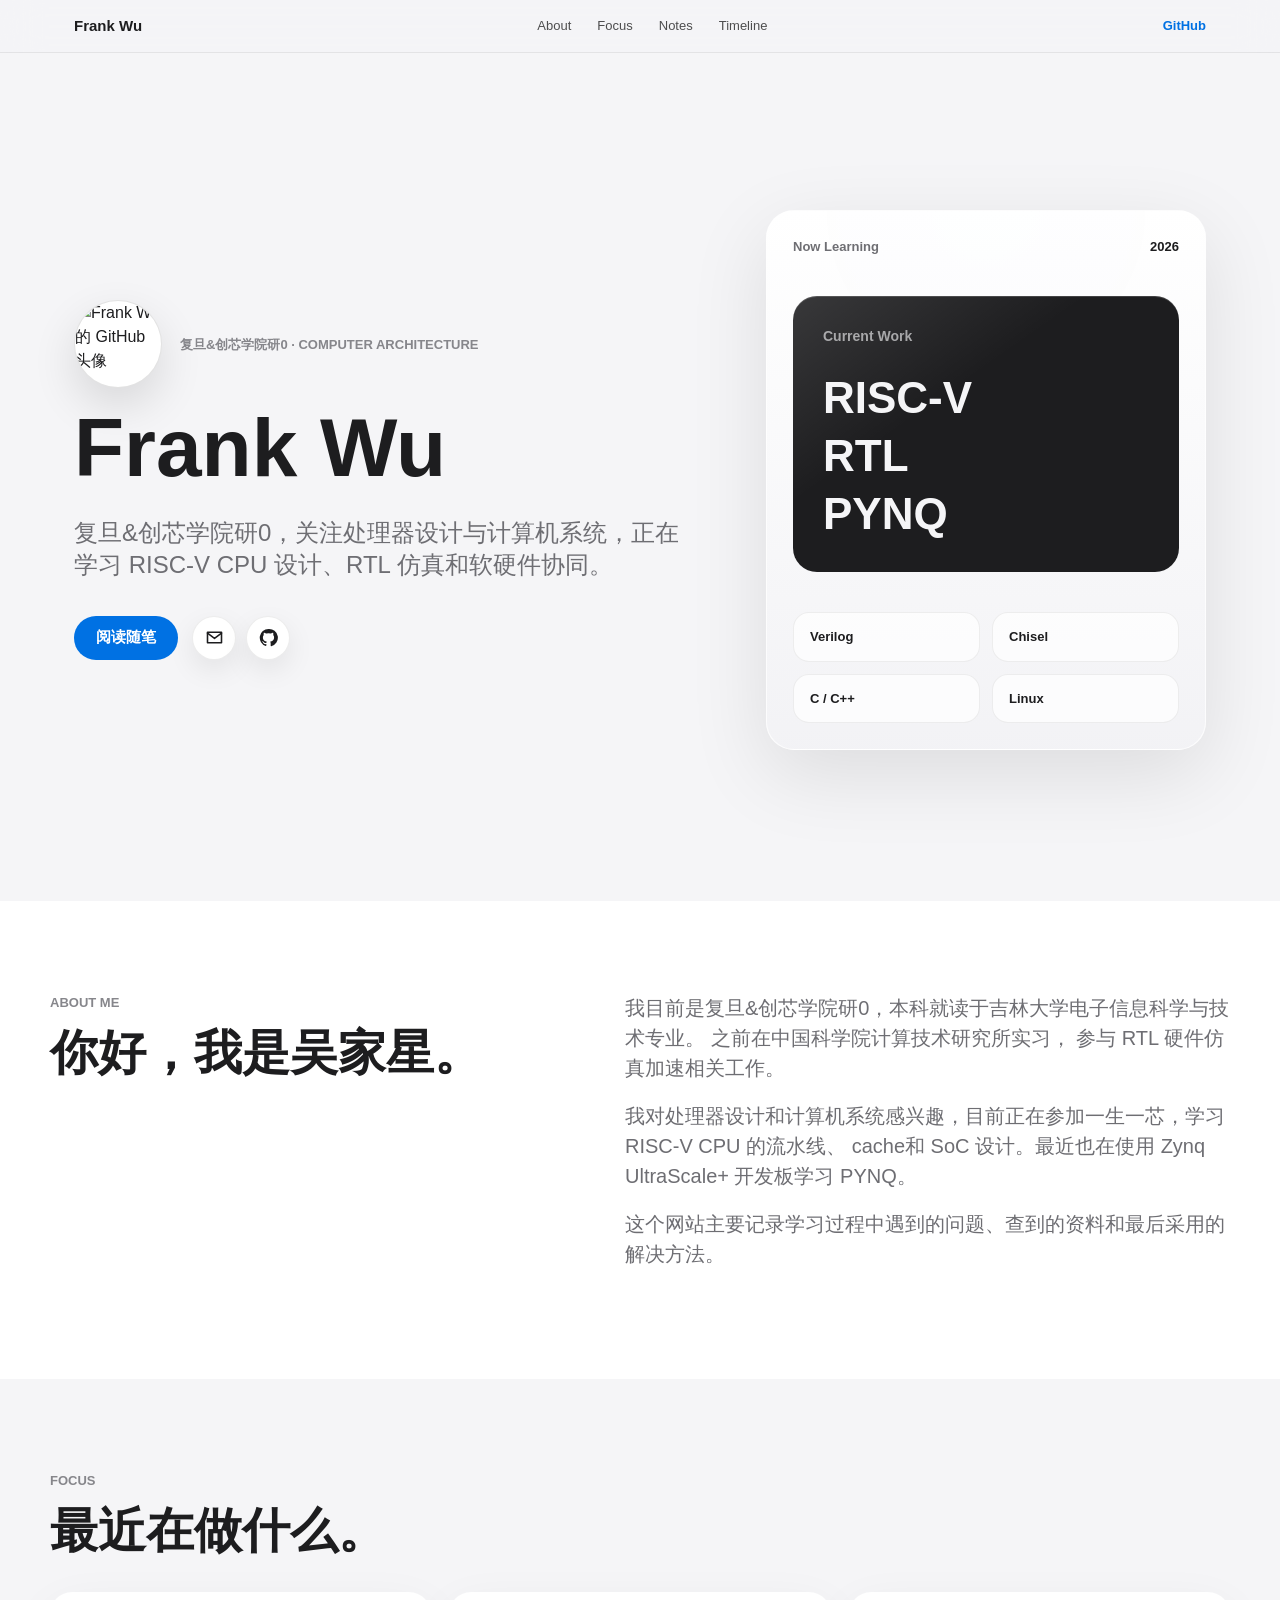
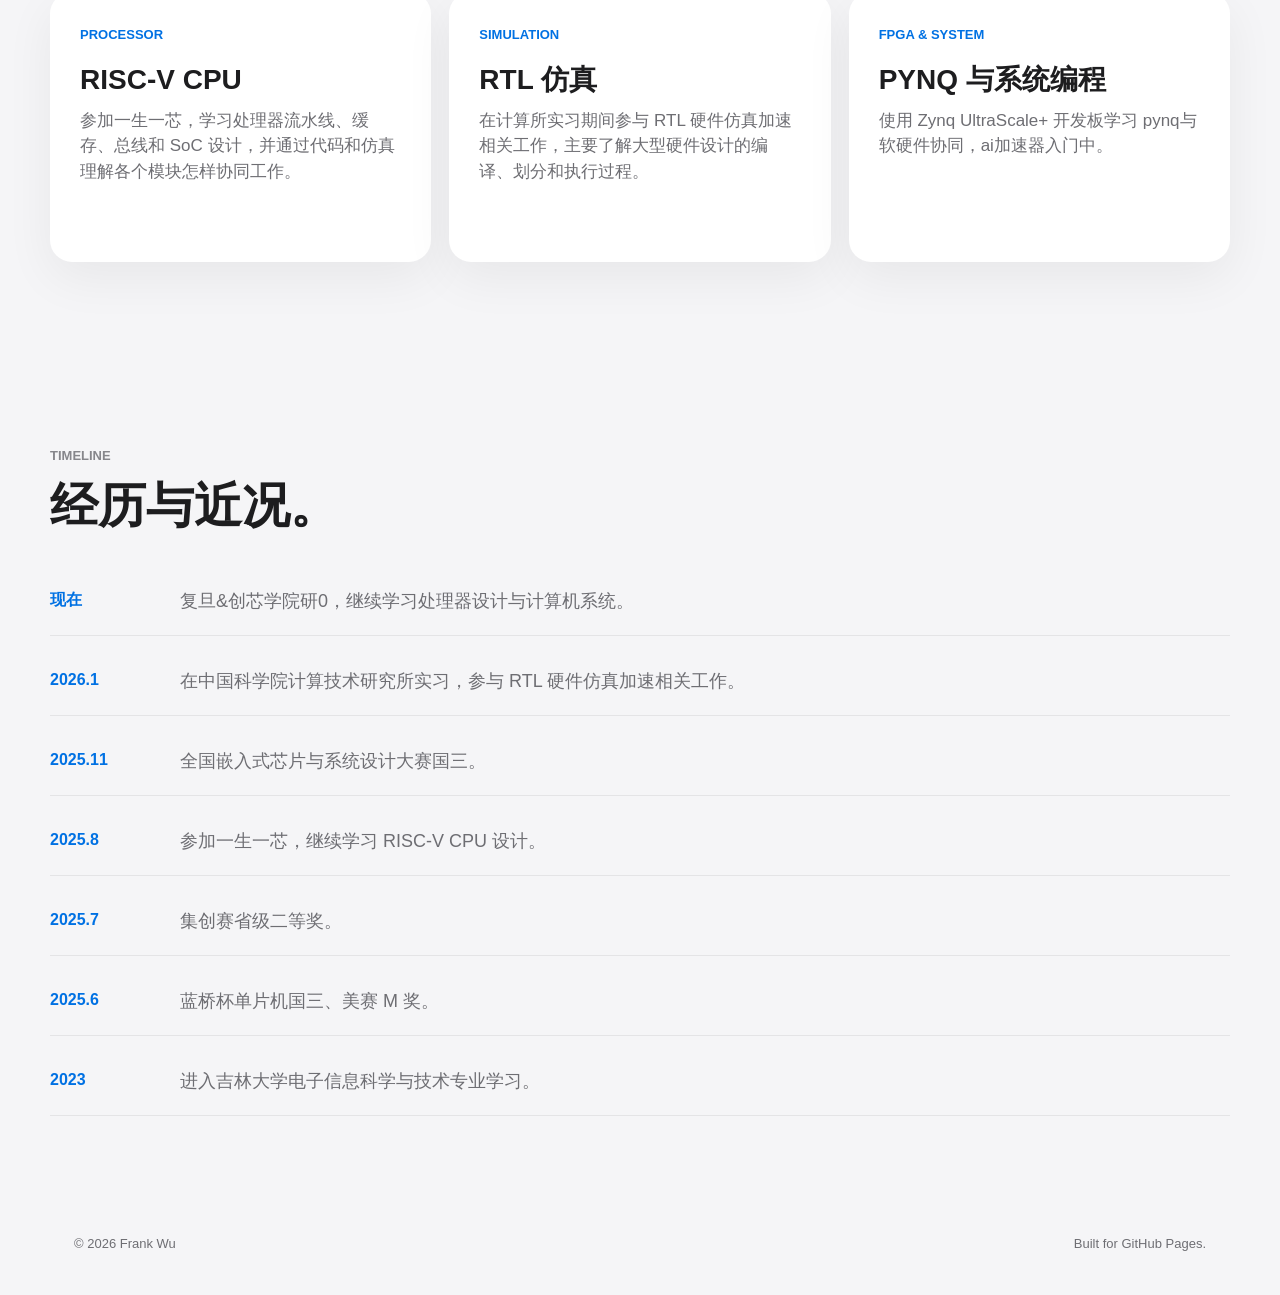
==== commit 6685750d: "Update profile and remove site introduction note" ====
--- a/index.html
+++ b/index.html
@@ -3,7 +3,7 @@
 <head>
     <meta charset="UTF-8">
     <meta name="viewport" content="width=device-width, initial-scale=1.0">
-    <meta name="description" content="吴家星（Frank Wu）的个人主页，记录 RISC-V CPU、RTL 仿真、FPGA 和系统编程相关的学习与实践。">
+    <meta name="description" content="吴家星（Frank Wu）的个人主页，复旦&amp;创芯学院研0，记录 RISC-V CPU、RTL 仿真、FPGA 和系统编程相关的学习与实践。">
     <title>Frank Wu | Personal Site</title>
     <link rel="stylesheet" href="css/style.css?v=20260621-4">
 </head>
@@ -27,11 +27,11 @@
                 <div class="hero-copy">
                     <div class="hero-profile">
                         <img class="hero-avatar" src="https://github.com/frank0221.png" alt="Frank Wu 的 GitHub 头像" width="88" height="88">
-                        <p class="eyebrow">JLU Undergraduate · Computer Architecture</p>
+                        <p class="eyebrow">复旦&amp;创芯学院研0 · Computer Architecture</p>
                     </div>
                     <h1>Frank Wu</h1>
                     <p class="hero-subtitle">
-                        吉林大学电子信息科学与技术专业本科生，正在学习 RISC-V CPU 设计，并参与 RTL 硬件仿真加速相关工作。
+                        复旦&amp;创芯学院研0，关注处理器设计与计算机系统，正在学习 RISC-V CPU 设计、RTL 仿真和软硬件协同。
                     </p>
                     <div class="hero-actions" aria-label="快捷操作">
                         <a class="button button-primary" href="notes.html">阅读随笔</a>
@@ -81,9 +81,9 @@
                     </div>
                     <div class="lead-copy">
                         <p>
-                            我就读于吉林大学电子信息科学与技术专业。之前在中国科学院计算技术研究所实习，
+                            我目前是复旦&amp;创芯学院研0，本科就读于吉林大学电子信息科学与技术专业。
+                            之前在中国科学院计算技术研究所实习，
                             参与 RTL 硬件仿真加速相关工作。
-                            目前保研中。。。。（焦绿中）
                         </p>
                         <p>
                             我对处理器设计和计算机系统感兴趣，目前正在参加一生一芯，学习 RISC-V CPU 的流水线、
@@ -130,6 +130,10 @@
                     </div>
                     <div class="timeline">
                         <div class="timeline-item">
+                            <span>现在</span>
+                            <p>复旦&amp;创芯学院研0，继续学习处理器设计与计算机系统。</p>
+                        </div>
+                        <div class="timeline-item">
                             <span>2026.1</span>
                             <p>在中国科学院计算技术研究所实习，参与 RTL 硬件仿真加速相关工作。</p>
                         </div>
--- a/css/style.css
+++ b/css/style.css
@@ -810,3 +810,10 @@
         padding-right: 18px;
     }
 }
+
+.markdown-body img {
+    display: block;
+    max-width: 100%;
+    height: auto;
+    margin: 1rem auto;
+}
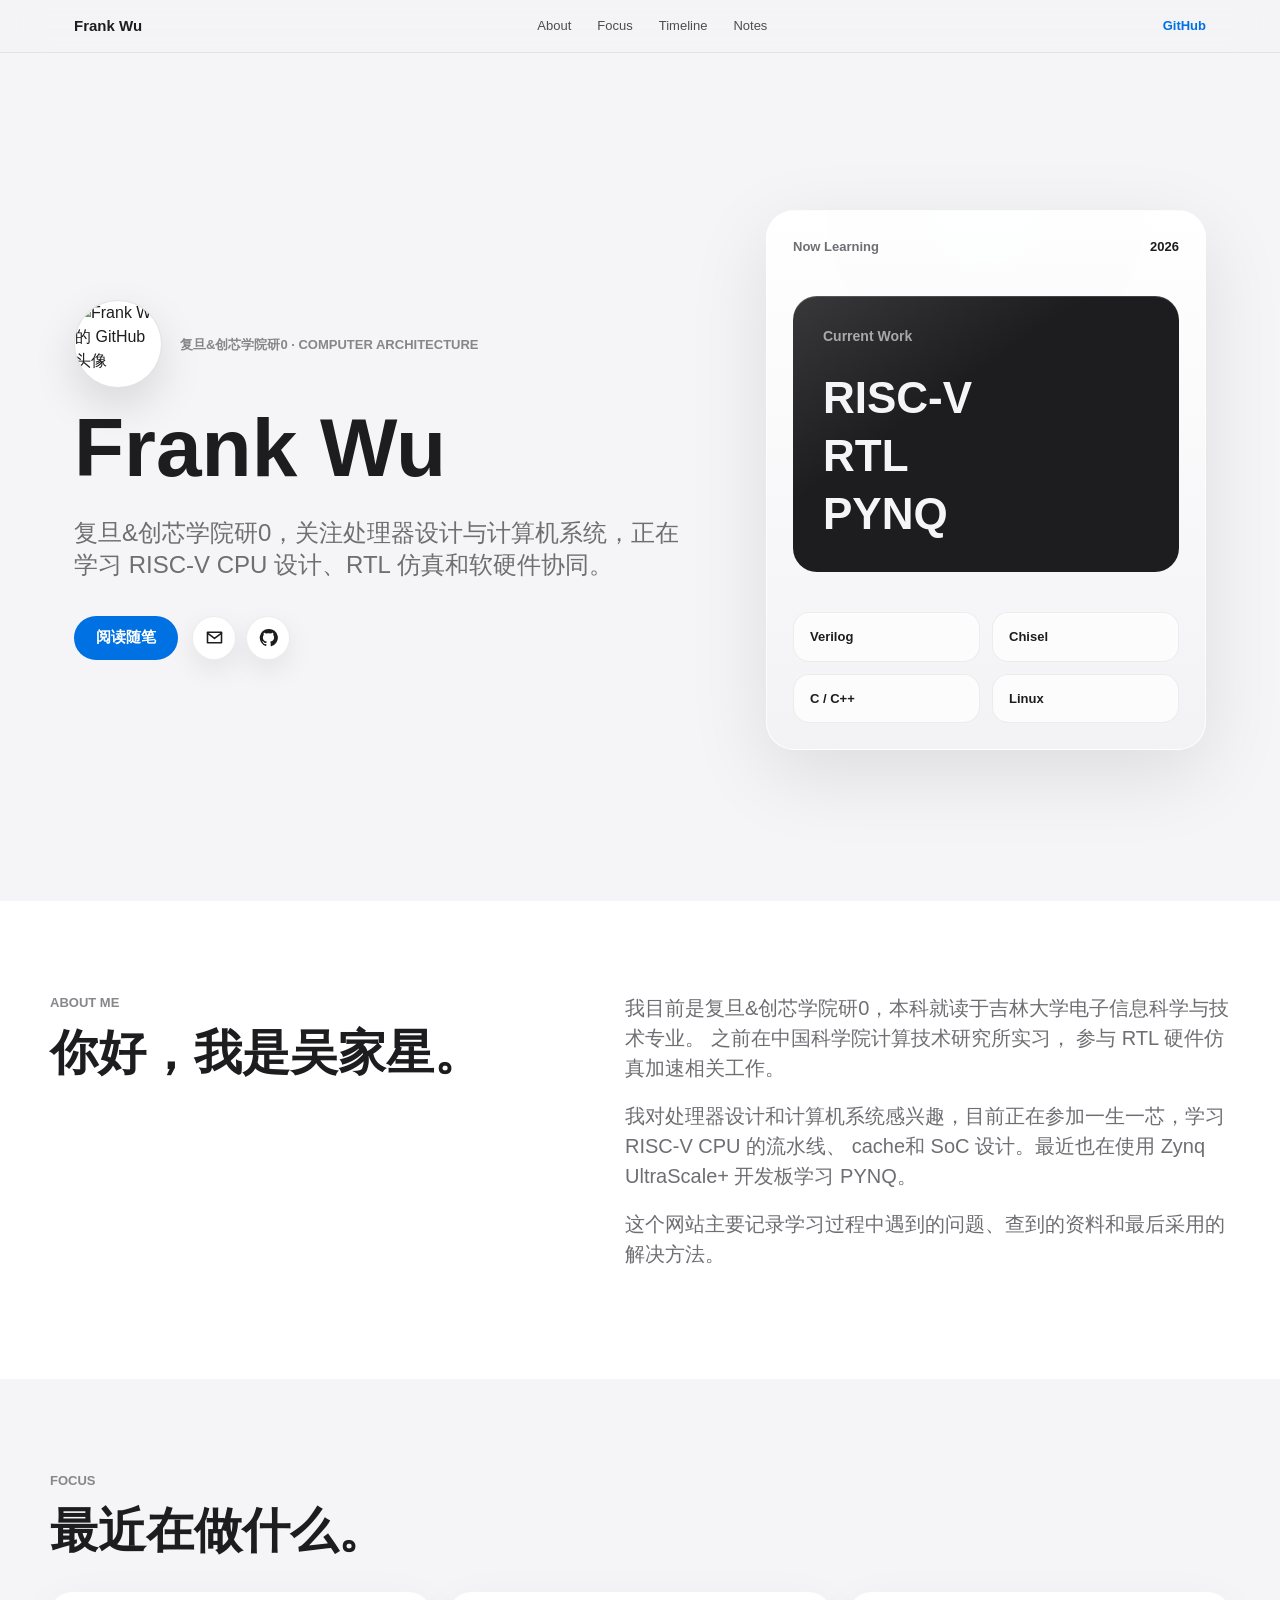
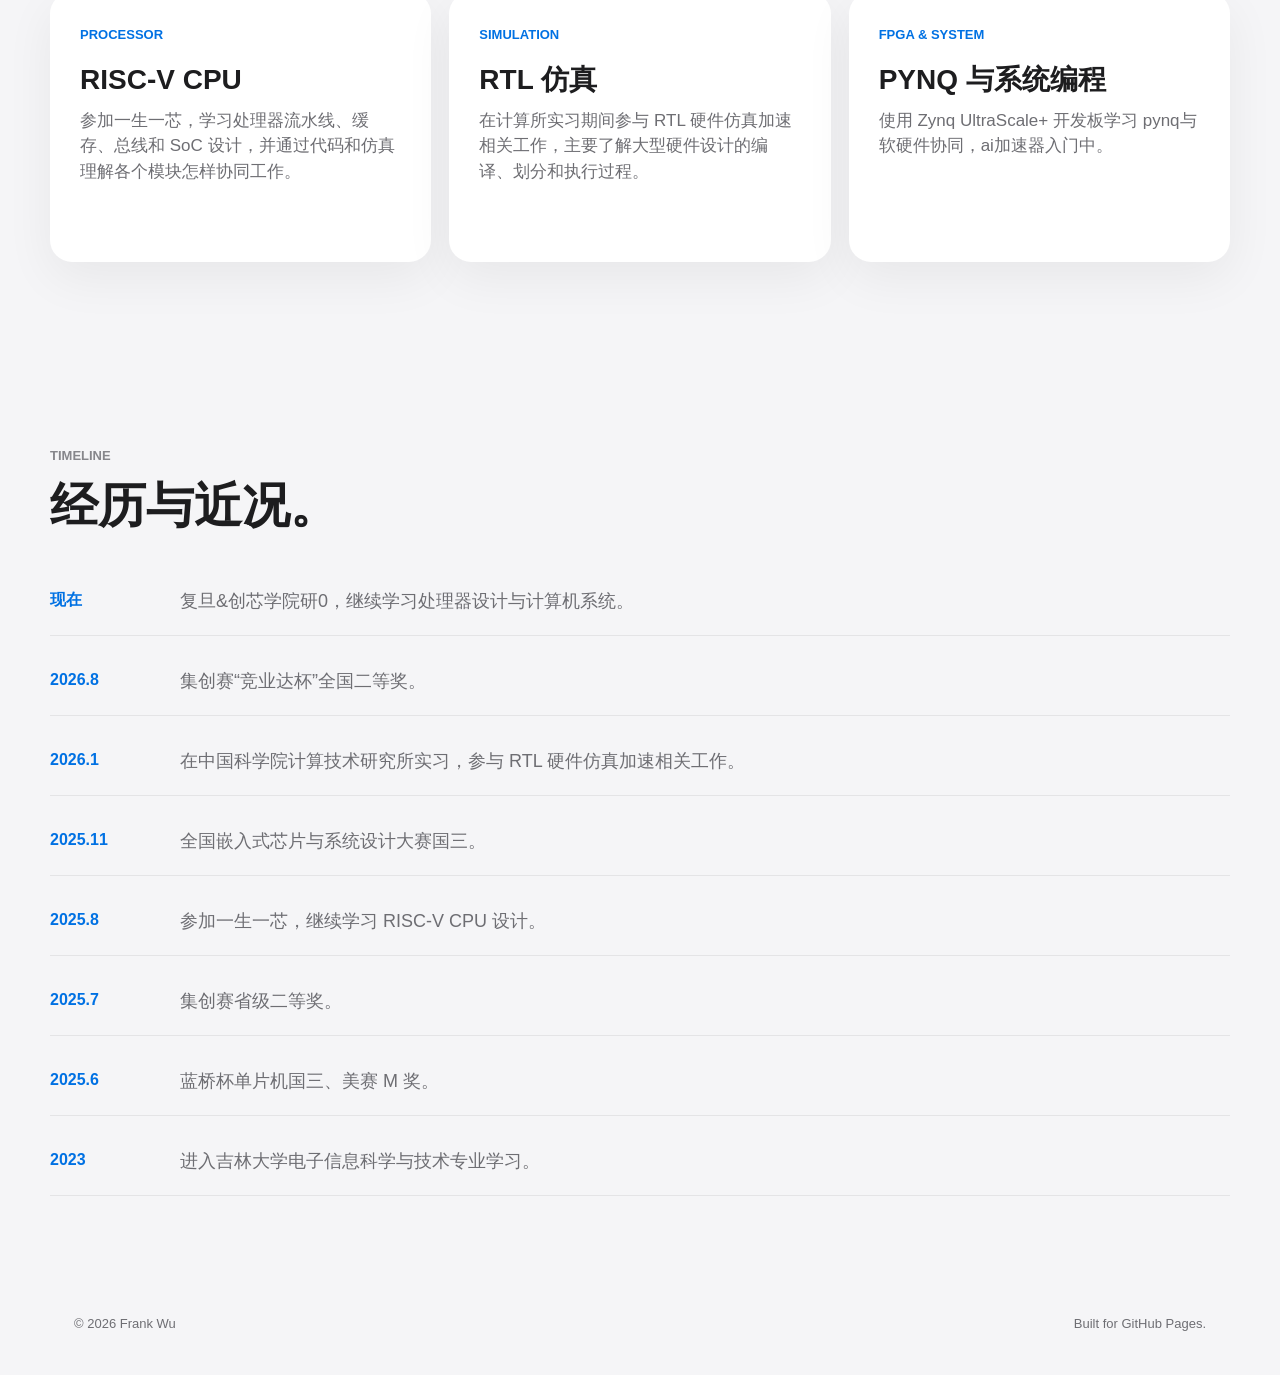
==== commit c6234bc4: "Update timeline and navigation order" ====
--- a/index.html
+++ b/index.html
@@ -15,8 +15,8 @@
                 <div class="nav-links">
                     <a href="#about">About</a>
                     <a href="#focus">Focus</a>
+                    <a href="#timeline">Timeline</a>
                     <a href="notes.html">Notes</a>
-                    <a href="#timeline">Timeline</a>
                 </div>
                 <a class="nav-cta" href="https://github.com/frank0221" target="_blank" rel="noreferrer">GitHub</a>
             </nav>
@@ -134,6 +134,10 @@
                             <p>复旦&amp;创芯学院研0，继续学习处理器设计与计算机系统。</p>
                         </div>
                         <div class="timeline-item">
+                            <span>2026.8</span>
+                            <p>集创赛“竞业达杯”全国二等奖。</p>
+                        </div>
+                        <div class="timeline-item">
                             <span>2026.1</span>
                             <p>在中国科学院计算技术研究所实习，参与 RTL 硬件仿真加速相关工作。</p>
                         </div>
